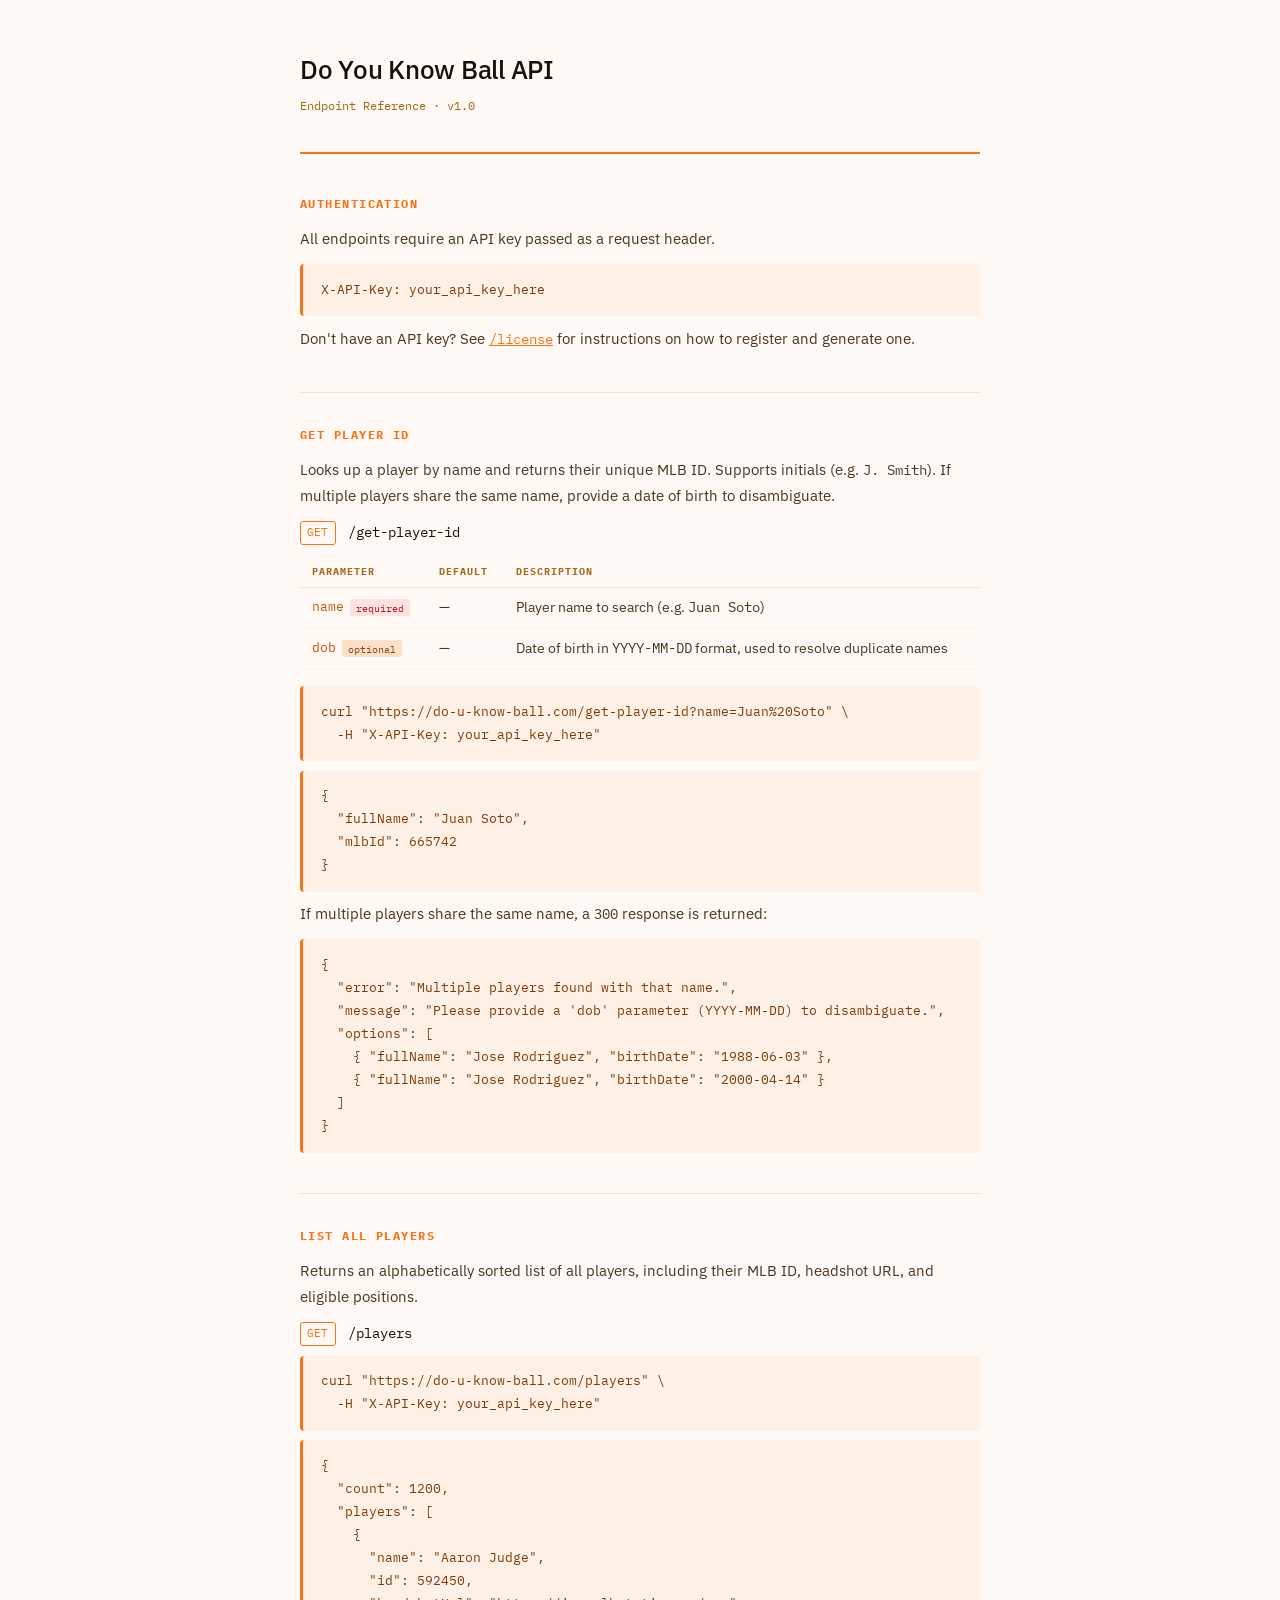
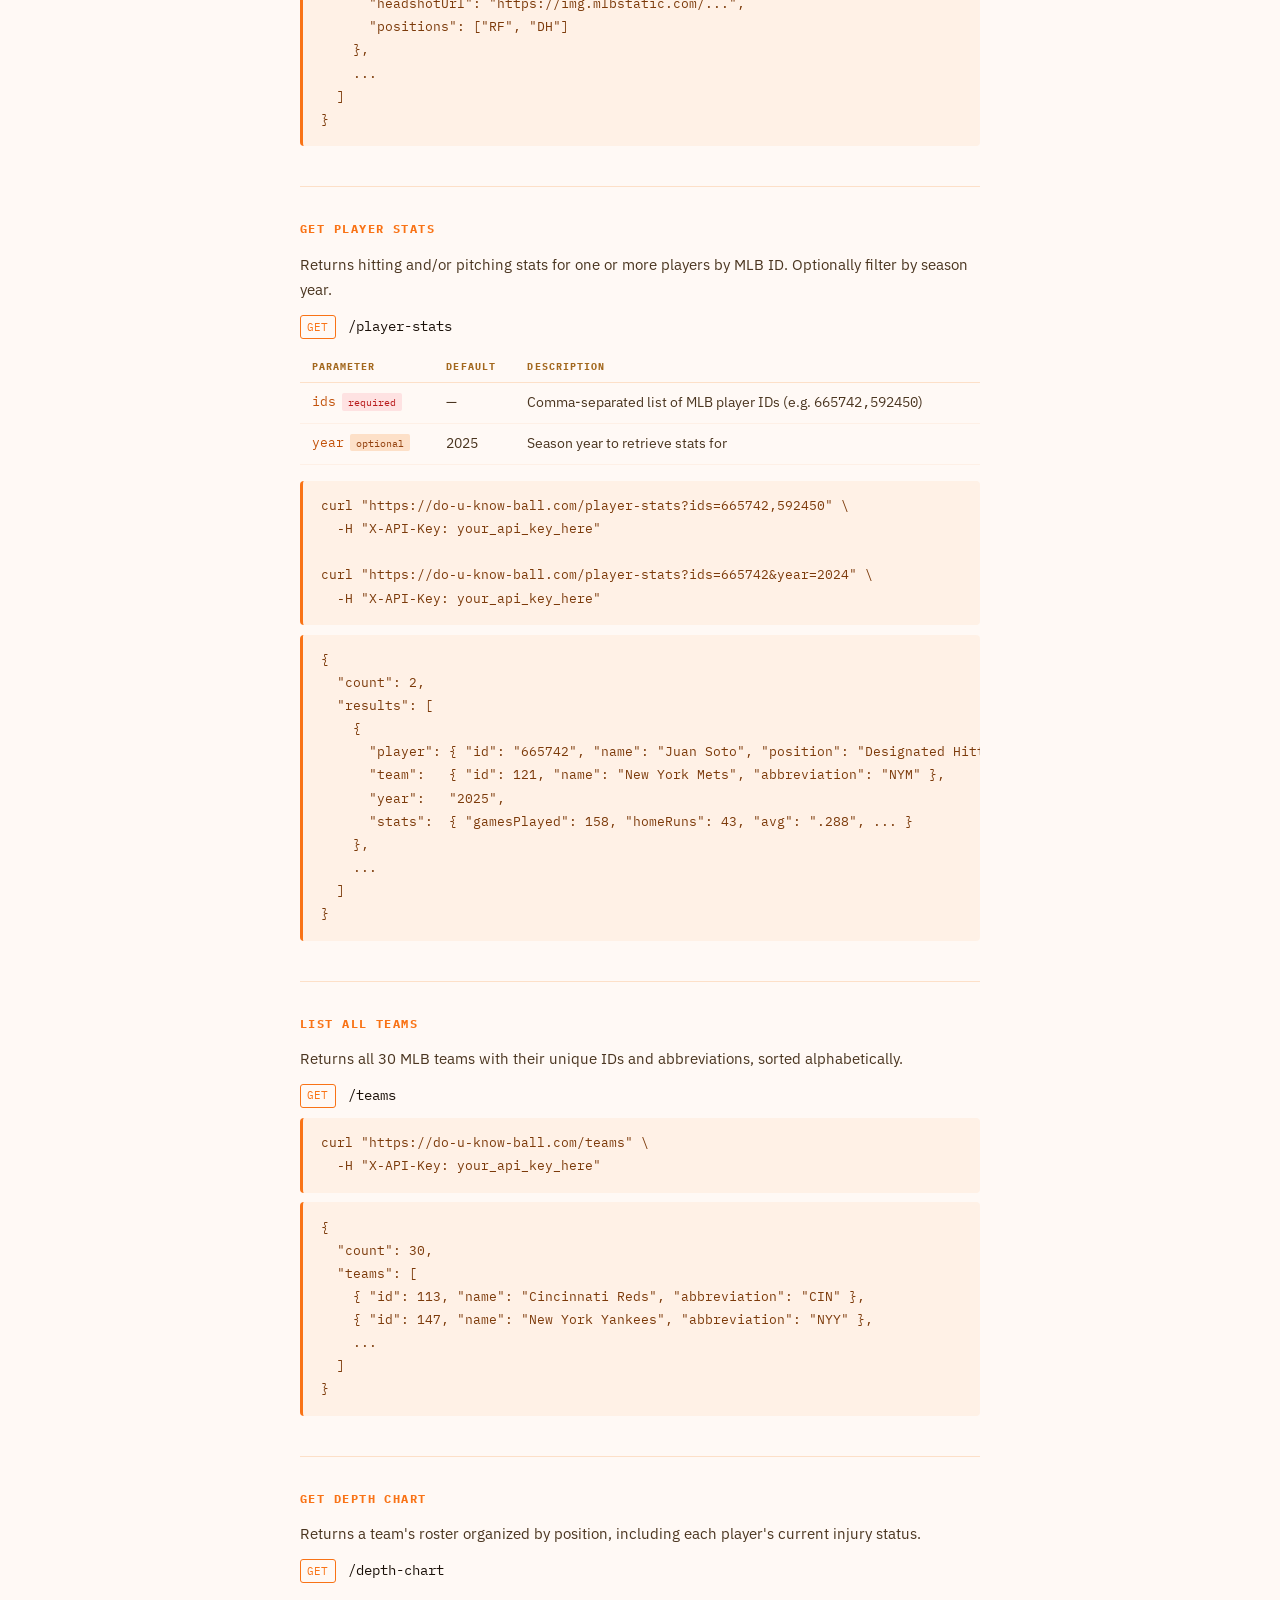
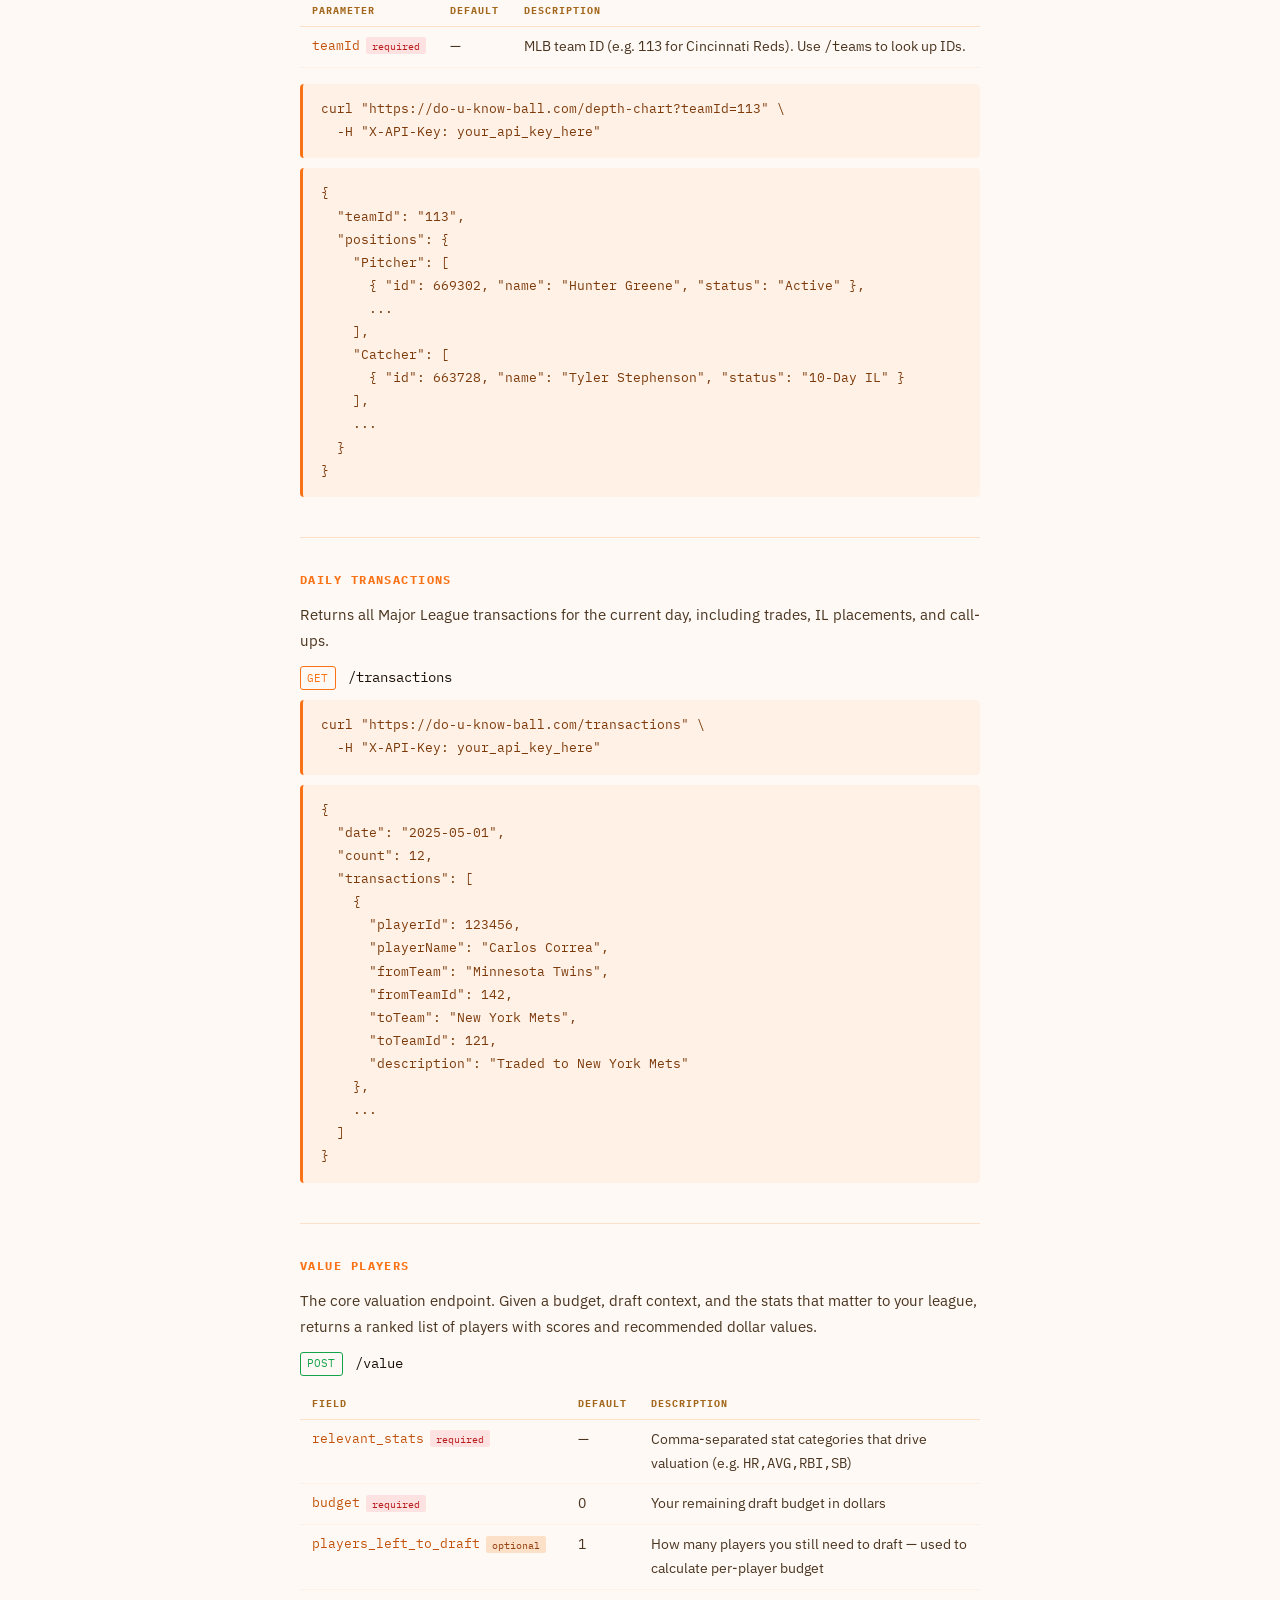
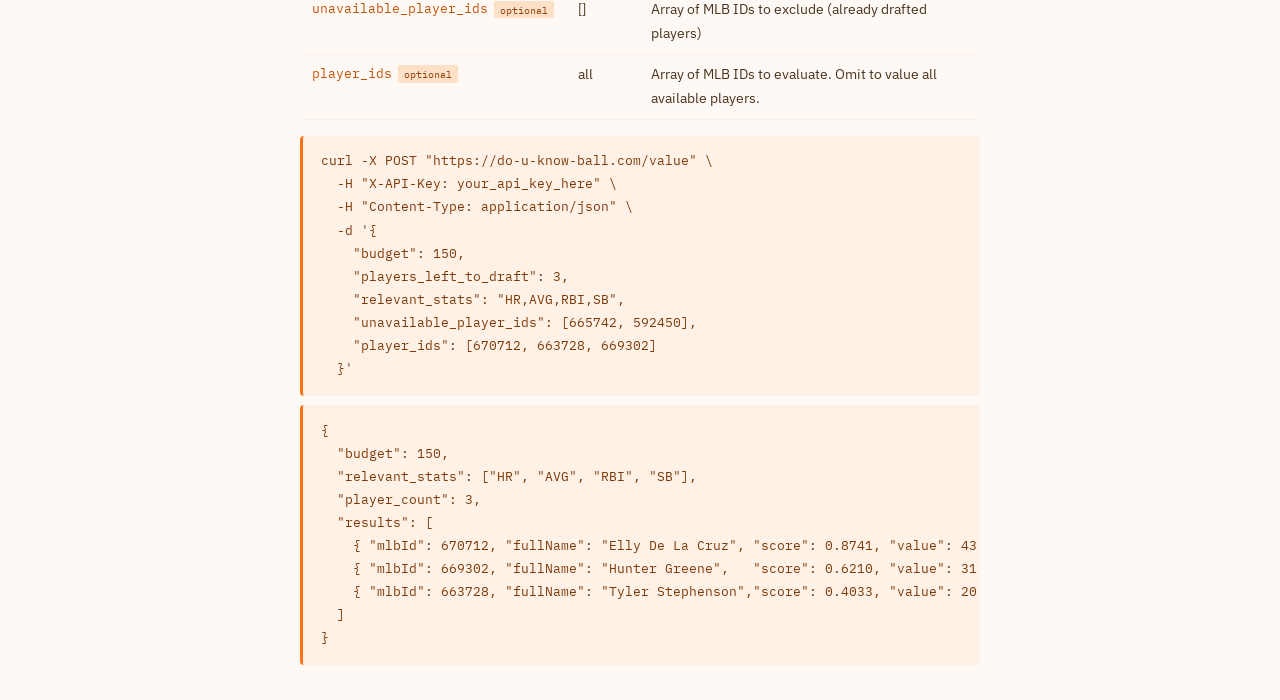
==== templates/index.html @ 1265d8dc "refactored styles" ====
<!-- Generated by Claude-->
<!DOCTYPE html>
<html lang="en">
<head>
  <meta charset="UTF-8" />
  <meta name="viewport" content="width=device-width, initial-scale=1.0"/>
  <title>Do You Know Ball API</title>
  <link href="https://fonts.googleapis.com/css2?family=IBM+Plex+Mono:wght@400;500&family=IBM+Plex+Sans:wght@300;400;500&display=swap" rel="stylesheet"/>
  <link rel="icon" type="image/png" href="/static/dukb_pic.png">
  <link rel="stylesheet" href="/static/style.css" />
</head>
<body>
<div class="wrap">

  <header>
    <h1>Do You Know Ball API</h1>
    <p>Endpoint Reference · v1.0</p>
  </header>

  <!-- Auth -->
  <section>
    <h2>Authentication</h2>
    <p>All endpoints require an API key passed as a request header.</p>
    <pre><code>X-API-Key: your_api_key_here</code></pre>
    <p>Don't have an API key? See <a href="/license" style="color:#f97316;text-decoration:underline;font-family:'IBM Plex Mono',monospace;font-size:0.88rem">/license</a> for instructions on how to register and generate one.</p>
  </section>

  <hr/>

  <!-- /get-player-id -->
  <section>
    <h2>Get Player ID</h2>
    <p>Looks up a player by name and returns their unique MLB ID. Supports initials (e.g. <code>J. Smith</code>). If multiple players share the same name, provide a date of birth to disambiguate.</p>
    <div class="endpoint"><span class="method get">GET</span><span class="path">/get-player-id</span></div>

    <table>
      <thead><tr><th>Parameter</th><th>Default</th><th>Description</th></tr></thead>
      <tbody>
        <tr>
          <td>name<span class="tag required">required</span></td>
          <td>—</td>
          <td>Player name to search (e.g. <code>Juan Soto</code>)</td>
        </tr>
        <tr>
          <td>dob<span class="tag optional">optional</span></td>
          <td>—</td>
          <td>Date of birth in <code>YYYY-MM-DD</code> format, used to resolve duplicate names</td>
        </tr>
      </tbody>
    </table>

    <pre><code>curl "https://do-u-know-ball.com/get-player-id?name=Juan%20Soto" \
  -H "X-API-Key: your_api_key_here"</code></pre>

    <pre><code>{
  "fullName": "Juan Soto",
  "mlbId": 665742
}</code></pre>

    <p>If multiple players share the same name, a <code>300</code> response is returned:</p>
    <pre><code>{
  "error": "Multiple players found with that name.",
  "message": "Please provide a 'dob' parameter (YYYY-MM-DD) to disambiguate.",
  "options": [
    { "fullName": "Jose Rodriguez", "birthDate": "1988-06-03" },
    { "fullName": "Jose Rodriguez", "birthDate": "2000-04-14" }
  ]
}</code></pre>
  </section>

  <hr/>

  <!-- /players -->
  <section>
    <h2>List All Players</h2>
    <p>Returns an alphabetically sorted list of all players, including their MLB ID, headshot URL, and eligible positions.</p>
    <div class="endpoint"><span class="method get">GET</span><span class="path">/players</span></div>

    <pre><code>curl "https://do-u-know-ball.com/players" \
  -H "X-API-Key: your_api_key_here"</code></pre>

    <pre><code>{
  "count": 1200,
  "players": [
    {
      "name": "Aaron Judge",
      "id": 592450,
      "headshotUrl": "https://img.mlbstatic.com/...",
      "positions": ["RF", "DH"]
    },
    ...
  ]
}</code></pre>
  </section>

  <hr/>

  <!-- /player-stats -->
  <section>
    <h2>Get Player Stats</h2>
    <p>Returns hitting and/or pitching stats for one or more players by MLB ID. Optionally filter by season year.</p>
    <div class="endpoint"><span class="method get">GET</span><span class="path">/player-stats</span></div>

    <table>
      <thead><tr><th>Parameter</th><th>Default</th><th>Description</th></tr></thead>
      <tbody>
        <tr>
          <td>ids<span class="tag required">required</span></td>
          <td>—</td>
          <td>Comma-separated list of MLB player IDs (e.g. <code>665742,592450</code>)</td>
        </tr>
        <tr>
          <td>year<span class="tag optional">optional</span></td>
          <td>2025</td>
          <td>Season year to retrieve stats for</td>
        </tr>
      </tbody>
    </table>

    <pre><code>curl "https://do-u-know-ball.com/player-stats?ids=665742,592450" \
  -H "X-API-Key: your_api_key_here"

curl "https://do-u-know-ball.com/player-stats?ids=665742&year=2024" \
  -H "X-API-Key: your_api_key_here"</code></pre>

    <pre><code>{
  "count": 2,
  "results": [
    {
      "player": { "id": "665742", "name": "Juan Soto", "position": "Designated Hitter" },
      "team":   { "id": 121, "name": "New York Mets", "abbreviation": "NYM" },
      "year":   "2025",
      "stats":  { "gamesPlayed": 158, "homeRuns": 43, "avg": ".288", ... }
    },
    ...
  ]
}</code></pre>
  </section>

  <hr/>

  <!-- /teams -->
  <section>
    <h2>List All Teams</h2>
    <p>Returns all 30 MLB teams with their unique IDs and abbreviations, sorted alphabetically.</p>
    <div class="endpoint"><span class="method get">GET</span><span class="path">/teams</span></div>

    <pre><code>curl "https://do-u-know-ball.com/teams" \
  -H "X-API-Key: your_api_key_here"</code></pre>

    <pre><code>{
  "count": 30,
  "teams": [
    { "id": 113, "name": "Cincinnati Reds", "abbreviation": "CIN" },
    { "id": 147, "name": "New York Yankees", "abbreviation": "NYY" },
    ...
  ]
}</code></pre>
  </section>

  <hr/>

  <!-- /depth-chart -->
  <section>
    <h2>Get Depth Chart</h2>
    <p>Returns a team's roster organized by position, including each player's current injury status.</p>
    <div class="endpoint"><span class="method get">GET</span><span class="path">/depth-chart</span></div>

    <table>
      <thead><tr><th>Parameter</th><th>Default</th><th>Description</th></tr></thead>
      <tbody>
        <tr>
          <td>teamId<span class="tag required">required</span></td>
          <td>—</td>
          <td>MLB team ID (e.g. <code>113</code> for Cincinnati Reds). Use <code>/teams</code> to look up IDs.</td>
        </tr>
      </tbody>
    </table>

    <pre><code>curl "https://do-u-know-ball.com/depth-chart?teamId=113" \
  -H "X-API-Key: your_api_key_here"</code></pre>

    <pre><code>{
  "teamId": "113",
  "positions": {
    "Pitcher": [
      { "id": 669302, "name": "Hunter Greene", "status": "Active" },
      ...
    ],
    "Catcher": [
      { "id": 663728, "name": "Tyler Stephenson", "status": "10-Day IL" }
    ],
    ...
  }
}</code></pre>
  </section>

  <hr/>

  <!-- /transactions -->
  <section>
    <h2>Daily Transactions</h2>
    <p>Returns all Major League transactions for the current day, including trades, IL placements, and call-ups.</p>
    <div class="endpoint"><span class="method get">GET</span><span class="path">/transactions</span></div>

    <pre><code>curl "https://do-u-know-ball.com/transactions" \
  -H "X-API-Key: your_api_key_here"</code></pre>

    <pre><code>{
  "date": "2025-05-01",
  "count": 12,
  "transactions": [
    {
      "playerId": 123456,
      "playerName": "Carlos Correa",
      "fromTeam": "Minnesota Twins",
      "fromTeamId": 142,
      "toTeam": "New York Mets",
      "toTeamId": 121,
      "description": "Traded to New York Mets"
    },
    ...
  ]
}</code></pre>
  </section>

  <hr/>

  <!-- /value -->
  <section>
    <h2>Value Players</h2>
    <p>The core valuation endpoint. Given a budget, draft context, and the stats that matter to your league, returns a ranked list of players with scores and recommended dollar values.</p>
    <div class="endpoint"><span class="method post">POST</span><span class="path">/value</span></div>

    <table>
      <thead><tr><th>Field</th><th>Default</th><th>Description</th></tr></thead>
      <tbody>
        <tr>
          <td>relevant_stats<span class="tag required">required</span></td>
          <td>—</td>
          <td>Comma-separated stat categories that drive valuation (e.g. <code>HR,AVG,RBI,SB</code>)</td>
        </tr>
        <tr>
          <td>budget<span class="tag required">required</span></td>
          <td>0</td>
          <td>Your remaining draft budget in dollars</td>
        </tr>
        <tr>
          <td>players_left_to_draft<span class="tag optional">optional</span></td>
          <td>1</td>
          <td>How many players you still need to draft — used to calculate per-player budget</td>
        </tr>
        <tr>
          <td>unavailable_player_ids<span class="tag optional">optional</span></td>
          <td>[]</td>
          <td>Array of MLB IDs to exclude (already drafted players)</td>
        </tr>
        <tr>
          <td>player_ids<span class="tag optional">optional</span></td>
          <td>all</td>
          <td>Array of MLB IDs to evaluate. Omit to value all available players.</td>
        </tr>
      </tbody>
    </table>

    <pre><code>curl -X POST "https://do-u-know-ball.com/value" \
  -H "X-API-Key: your_api_key_here" \
  -H "Content-Type: application/json" \
  -d '{
    "budget": 150,
    "players_left_to_draft": 3,
    "relevant_stats": "HR,AVG,RBI,SB",
    "unavailable_player_ids": [665742, 592450],
    "player_ids": [670712, 663728, 669302]
  }'</code></pre>

    <pre><code>{
  "budget": 150,
  "relevant_stats": ["HR", "AVG", "RBI", "SB"],
  "player_count": 3,
  "results": [
    { "mlbId": 670712, "fullName": "Elly De La Cruz", "score": 0.8741, "value": 43 },
    { "mlbId": 669302, "fullName": "Hunter Greene",   "score": 0.6210, "value": 31 },
    { "mlbId": 663728, "fullName": "Tyler Stephenson","score": 0.4033, "value": 20 }
  ]
}</code></pre>
  </section>

</div>
</body>
</html>
---- static/style.css ----
* { box-sizing: border-box; margin: 0; padding: 0; }

body {
  background: #fff9f5;
  color: #1a1008;
  font-family: 'IBM Plex Sans', sans-serif;
  font-weight: 400;
  line-height: 1.7;
  padding: 3rem 1.5rem 5rem;
}

.wrap {
  max-width: 680px;
  margin: 0 auto;
}

/* --- Typography --- */
header {
  border-bottom: 2px solid #f97316;
  padding-bottom: 1.5rem;
  margin-bottom: 2.5rem;
}

header h1 {
  font-size: 1.6rem;
  font-weight: 500;
  letter-spacing: -0.01em;
  margin-bottom: 0.25rem;
}

header p {
  font-family: 'IBM Plex Mono', monospace;
  font-size: 0.75rem;
  color: #a3681e;
}

section {
  margin-bottom: 2.5rem;
}

h2 {
  font-size: 0.75rem;
  font-family: 'IBM Plex Mono', monospace;
  text-transform: uppercase;
  letter-spacing: 0.12em;
  color: #f97316;
  margin-bottom: 0.75rem;
}

p {
  font-size: 0.95rem;
  color: #4a3520;
  margin-bottom: 0.75rem;
}

code {
  font-family: 'IBM Plex Mono', monospace;
  font-size: 0.85rem;
}

a {
  color: #f97316;
  text-decoration: underline;
  font-family: 'IBM Plex Mono', monospace;
  font-size: 0.88rem;
}

/* --- Endpoints & Methods --- */
.endpoint {
  display: flex;
  align-items: center;
  gap: 0.75rem;
  margin: 0.6rem 0;
}

.method {
  font-family: 'IBM Plex Mono', monospace;
  font-size: 0.7rem;
  border: 1px solid;
  padding: 0.1rem 0.4rem;
  border-radius: 3px;
  flex-shrink: 0;
}

/* Default/Global Method Color */
.method { color: #f97316; border-color: #f97316; }

/* Specific Method Colors */
.method.get  { color: #f97316; border-color: #f97316; }
.method.post { color: #16a34a; border-color: #16a34a; }

.path {
  font-family: 'IBM Plex Mono', monospace;
  font-size: 0.88rem;
  color: #1a1008;
}

/* --- Code Blocks --- */
pre {
  background: #fff1e6;
  border-left: 3px solid #f97316;
  padding: 0.9rem 1.1rem;
  margin: 0.6rem 0;
  border-radius: 4px;
  overflow-x: auto;
}

pre code {
  font-family: 'IBM Plex Mono', monospace;
  font-size: 0.82rem;
  color: #7c3a0a;
}

/* --- Tables --- */
table {
  width: 100%;
  border-collapse: collapse;
  margin: 0.75rem 0 1rem;
  font-size: 0.88rem;
}

th {
  font-family: 'IBM Plex Mono', monospace;
  font-size: 0.65rem;
  text-transform: uppercase;
  letter-spacing: 0.1em;
  color: #a3681e;
  text-align: left;
  padding: 0.4rem 0.75rem;
  border-bottom: 1px solid #fde0c8;
}

td {
  padding: 0.5rem 0.75rem;
  border-bottom: 1px solid #fef0e6;
  color: #4a3520;
  vertical-align: top;
}

td:first-child {
  font-family: 'IBM Plex Mono', monospace;
  font-size: 0.8rem;
  color: #c2520a;
  white-space: nowrap;
}

/* --- Tags --- */
.tag {
  font-family: 'IBM Plex Mono', monospace;
  font-size: 0.65rem;
  padding: 0.1rem 0.35rem;
  border-radius: 2px;
  margin-left: 0.4rem;
}

.tag.required { background: #fee2e2; color: #b91c1c; }
.tag.optional { background: #fde0c8; color: #92400e; }

/* --- Miscellaneous --- */
hr {
  border: none;
  border-top: 1px solid #fde0c8;
  margin: 2rem 0;
}

.billing-box {
  margin: 1rem 0; 
  padding: 1rem; 
  background: #fff; 
  border: 1px solid #fde0c8; 
  border-radius: 4px;
}
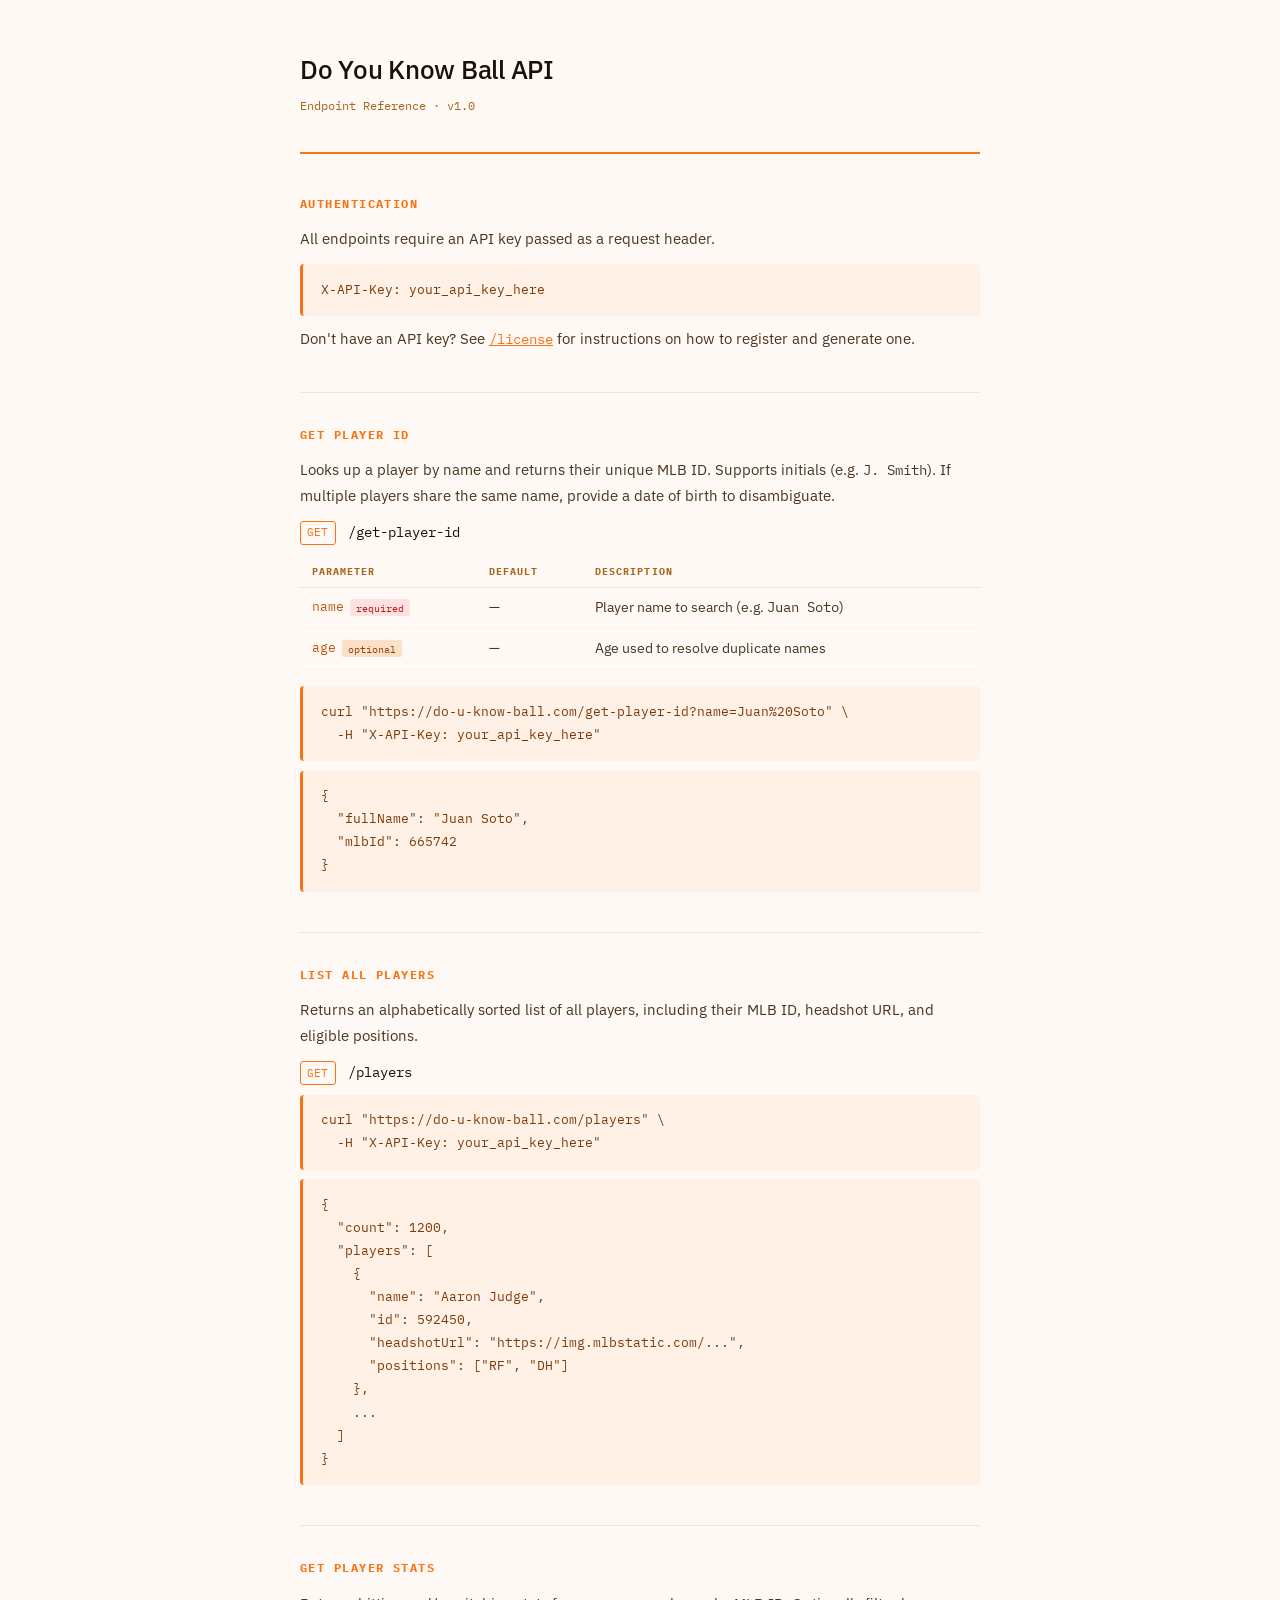
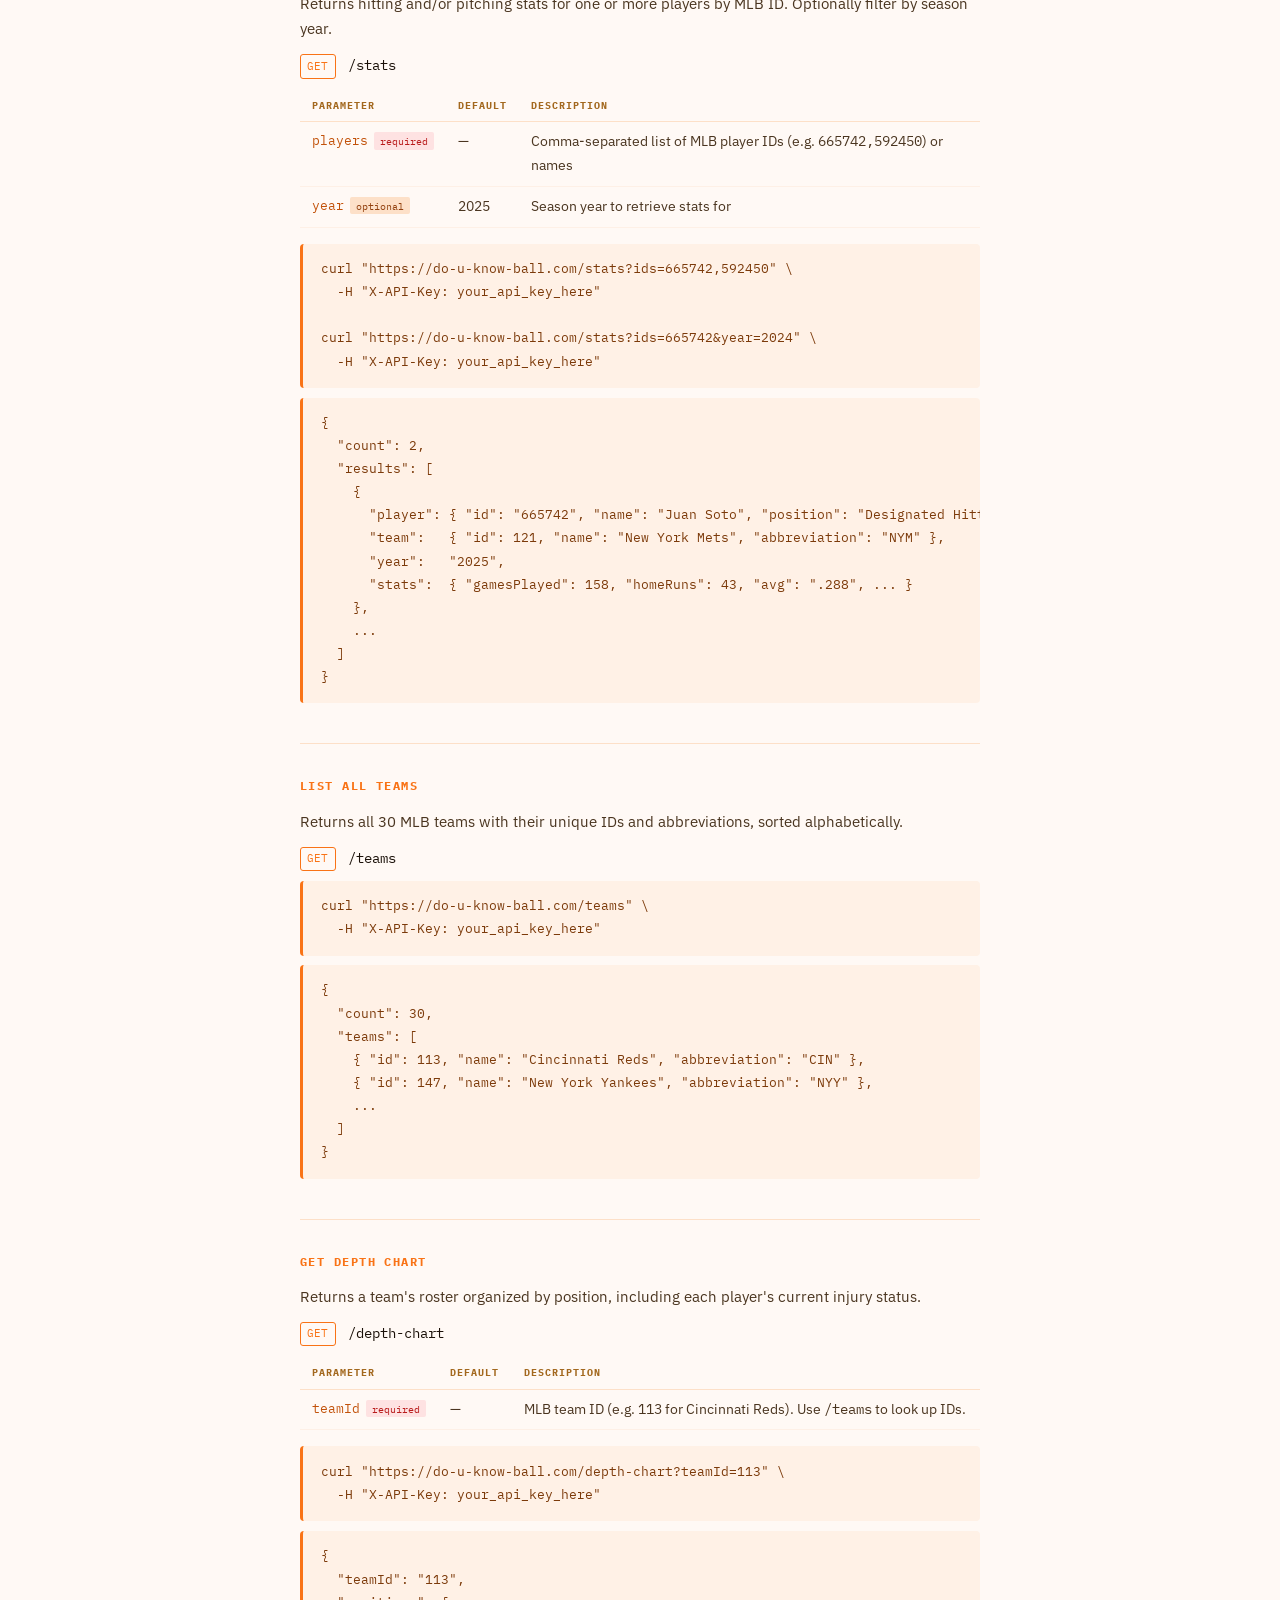
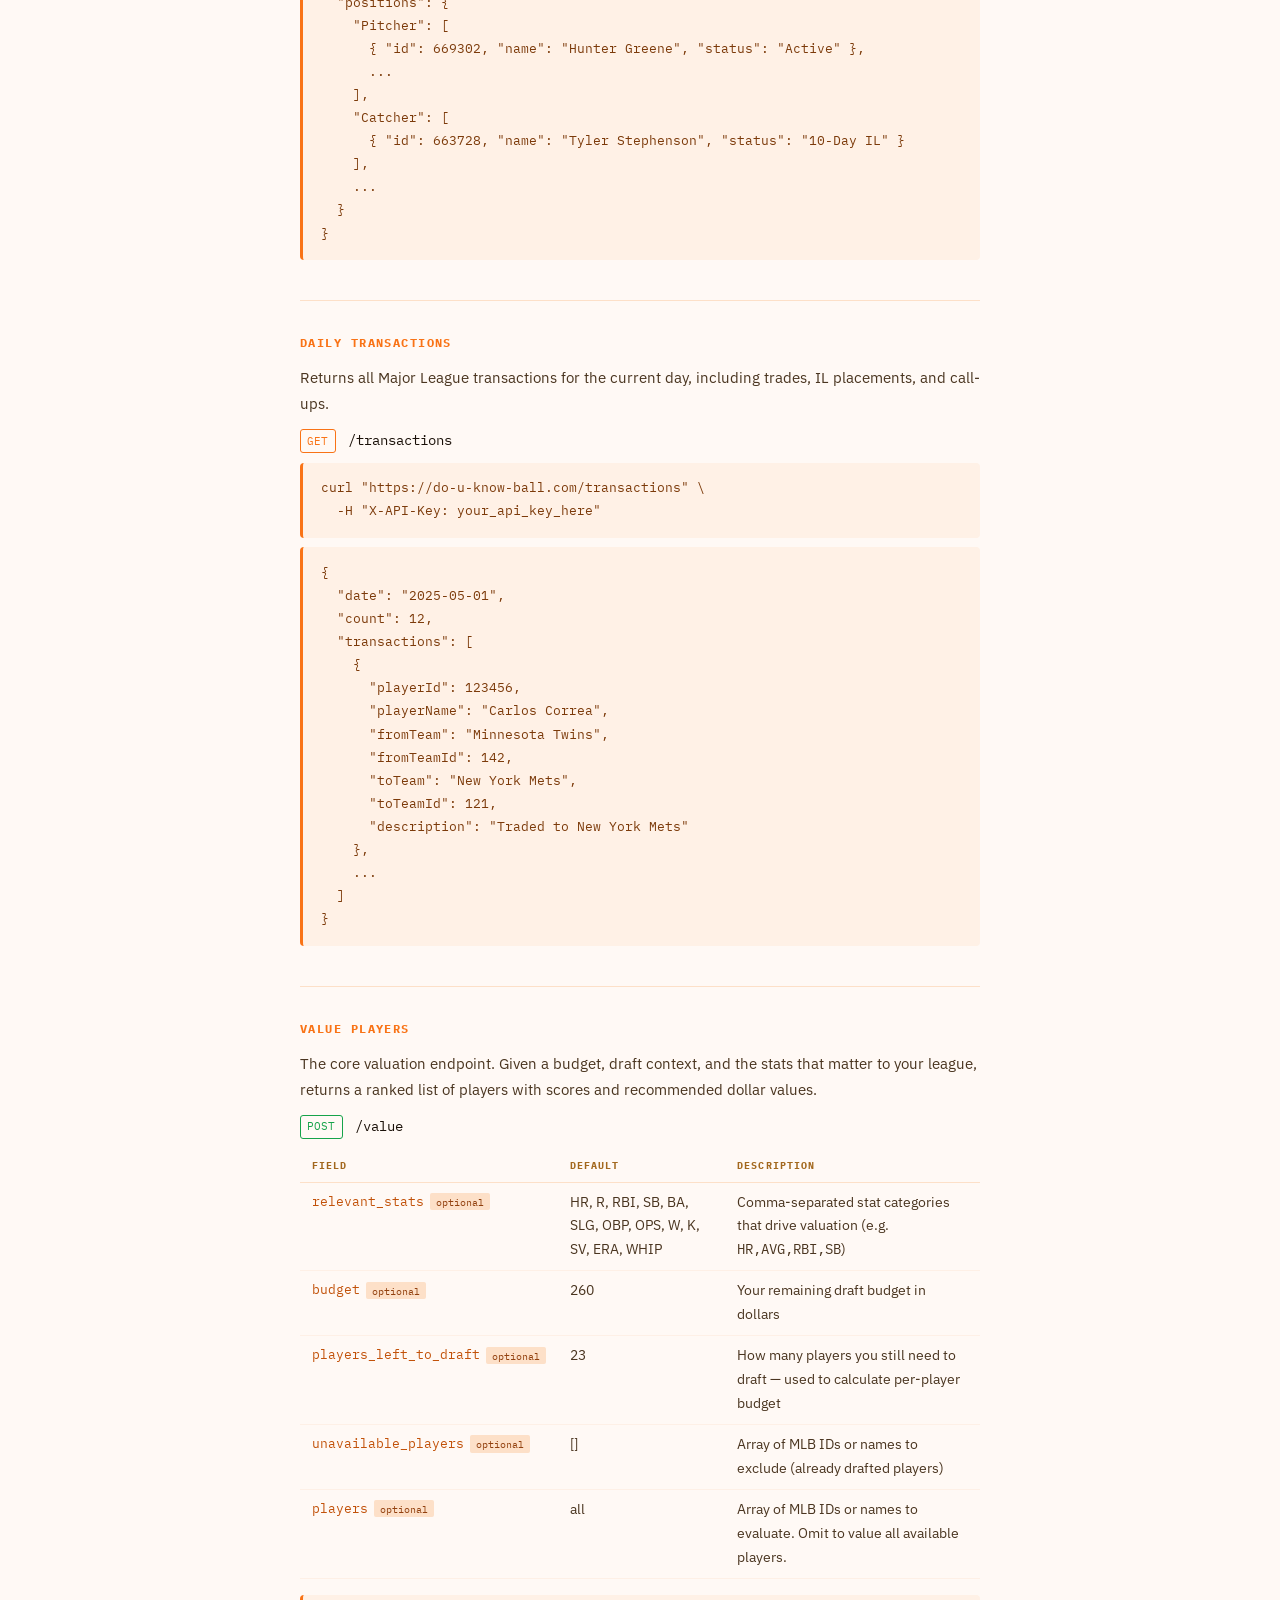
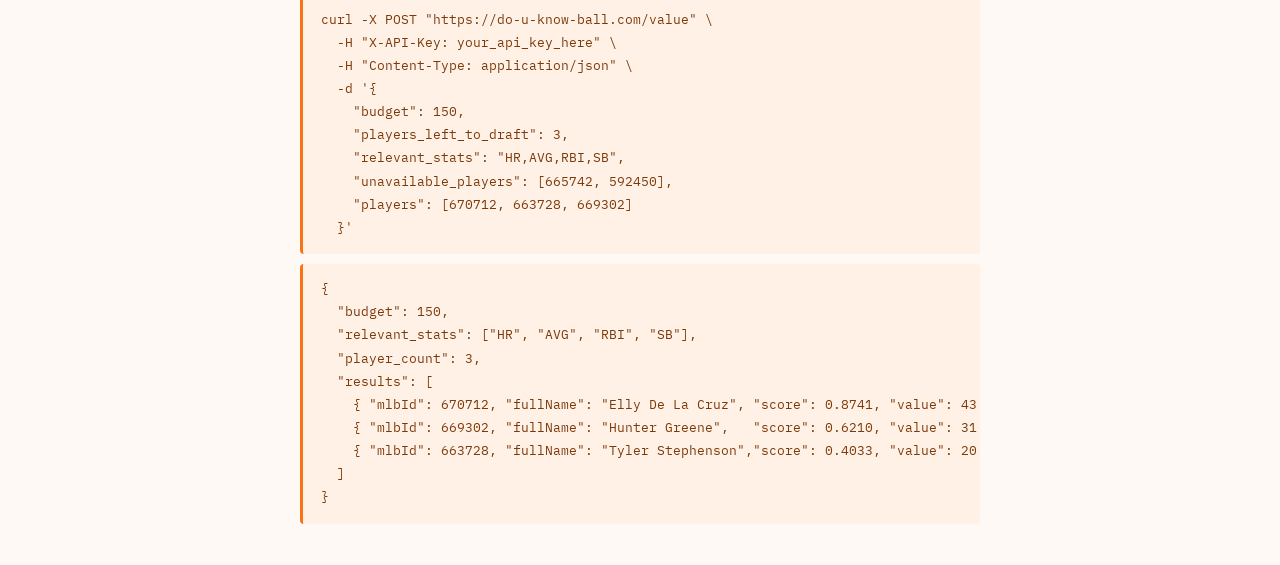
==== commit 52334042: "Allowed player names to be swapped for IDs as input" ====
--- a/templates/index.html
+++ b/templates/index.html
@@ -42,9 +42,9 @@
           <td>Player name to search (e.g. <code>Juan Soto</code>)</td>
         </tr>
         <tr>
-          <td>dob<span class="tag optional">optional</span></td>
-          <td>—</td>
-          <td>Date of birth in <code>YYYY-MM-DD</code> format, used to resolve duplicate names</td>
+          <td>age<span class="tag optional">optional</span></td>
+          <td>—</td>
+          <td>Age used to resolve duplicate names</td>
         </tr>
       </tbody>
     </table>
@@ -55,16 +55,6 @@
     <pre><code>{
   "fullName": "Juan Soto",
   "mlbId": 665742
-}</code></pre>
-
-    <p>If multiple players share the same name, a <code>300</code> response is returned:</p>
-    <pre><code>{
-  "error": "Multiple players found with that name.",
-  "message": "Please provide a 'dob' parameter (YYYY-MM-DD) to disambiguate.",
-  "options": [
-    { "fullName": "Jose Rodriguez", "birthDate": "1988-06-03" },
-    { "fullName": "Jose Rodriguez", "birthDate": "2000-04-14" }
-  ]
 }</code></pre>
   </section>
 
@@ -95,19 +85,19 @@
 
   <hr/>
 
-  <!-- /player-stats -->
+  <!-- /stats -->
   <section>
     <h2>Get Player Stats</h2>
     <p>Returns hitting and/or pitching stats for one or more players by MLB ID. Optionally filter by season year.</p>
-    <div class="endpoint"><span class="method get">GET</span><span class="path">/player-stats</span></div>
+    <div class="endpoint"><span class="method get">GET</span><span class="path">/stats</span></div>
 
     <table>
       <thead><tr><th>Parameter</th><th>Default</th><th>Description</th></tr></thead>
       <tbody>
         <tr>
-          <td>ids<span class="tag required">required</span></td>
-          <td>—</td>
-          <td>Comma-separated list of MLB player IDs (e.g. <code>665742,592450</code>)</td>
+          <td>players<span class="tag required">required</span></td>
+          <td>—</td>
+          <td>Comma-separated list of MLB player IDs (e.g. <code>665742,592450</code>) or names</td>
         </tr>
         <tr>
           <td>year<span class="tag optional">optional</span></td>
@@ -117,10 +107,10 @@
       </tbody>
     </table>
 
-    <pre><code>curl "https://do-u-know-ball.com/player-stats?ids=665742,592450" \
+    <pre><code>curl "https://do-u-know-ball.com/stats?ids=665742,592450" \
   -H "X-API-Key: your_api_key_here"
 
-curl "https://do-u-know-ball.com/player-stats?ids=665742&year=2024" \
+curl "https://do-u-know-ball.com/stats?ids=665742&year=2024" \
   -H "X-API-Key: your_api_key_here"</code></pre>
 
     <pre><code>{
@@ -236,29 +226,29 @@
       <thead><tr><th>Field</th><th>Default</th><th>Description</th></tr></thead>
       <tbody>
         <tr>
-          <td>relevant_stats<span class="tag required">required</span></td>
-          <td>—</td>
+          <td>relevant_stats<span class="tag optional">optional</span></td>
+          <td>HR, R, RBI, SB, BA, SLG, OBP, OPS, W, K, SV, ERA, WHIP</td>
           <td>Comma-separated stat categories that drive valuation (e.g. <code>HR,AVG,RBI,SB</code>)</td>
         </tr>
         <tr>
-          <td>budget<span class="tag required">required</span></td>
-          <td>0</td>
+          <td>budget<span class="tag optional">optional</span></td>
+          <td>260</td>
           <td>Your remaining draft budget in dollars</td>
         </tr>
         <tr>
           <td>players_left_to_draft<span class="tag optional">optional</span></td>
-          <td>1</td>
+          <td>23</td>
           <td>How many players you still need to draft — used to calculate per-player budget</td>
         </tr>
         <tr>
-          <td>unavailable_player_ids<span class="tag optional">optional</span></td>
+          <td>unavailable_players<span class="tag optional">optional</span></td>
           <td>[]</td>
-          <td>Array of MLB IDs to exclude (already drafted players)</td>
-        </tr>
-        <tr>
-          <td>player_ids<span class="tag optional">optional</span></td>
+          <td>Array of MLB IDs or names to exclude (already drafted players)</td>
+        </tr>
+        <tr>
+          <td>players<span class="tag optional">optional</span></td>
           <td>all</td>
-          <td>Array of MLB IDs to evaluate. Omit to value all available players.</td>
+          <td>Array of MLB IDs or names to evaluate. Omit to value all available players.</td>
         </tr>
       </tbody>
     </table>
@@ -270,8 +260,8 @@
     "budget": 150,
     "players_left_to_draft": 3,
     "relevant_stats": "HR,AVG,RBI,SB",
-    "unavailable_player_ids": [665742, 592450],
-    "player_ids": [670712, 663728, 669302]
+    "unavailable_players": [665742, 592450],
+    "players": [670712, 663728, 669302]
   }'</code></pre>
 
     <pre><code>{
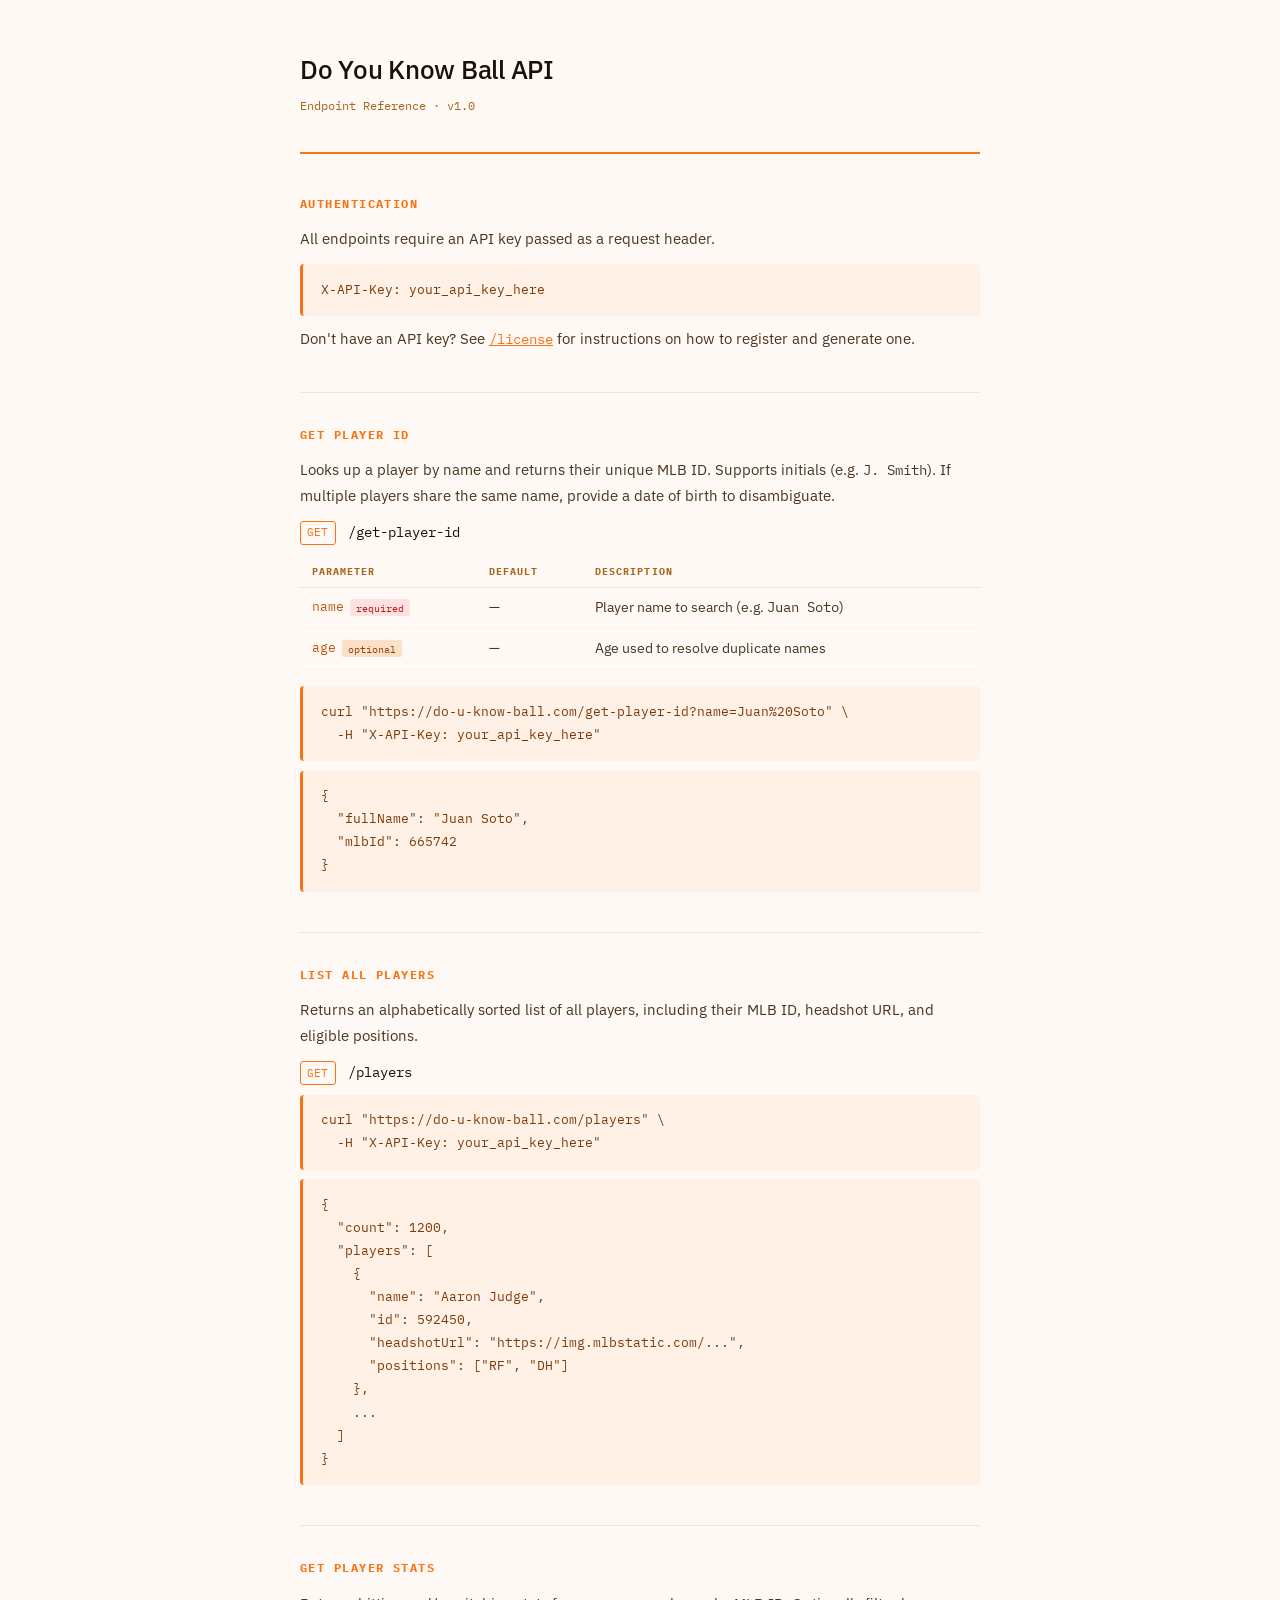
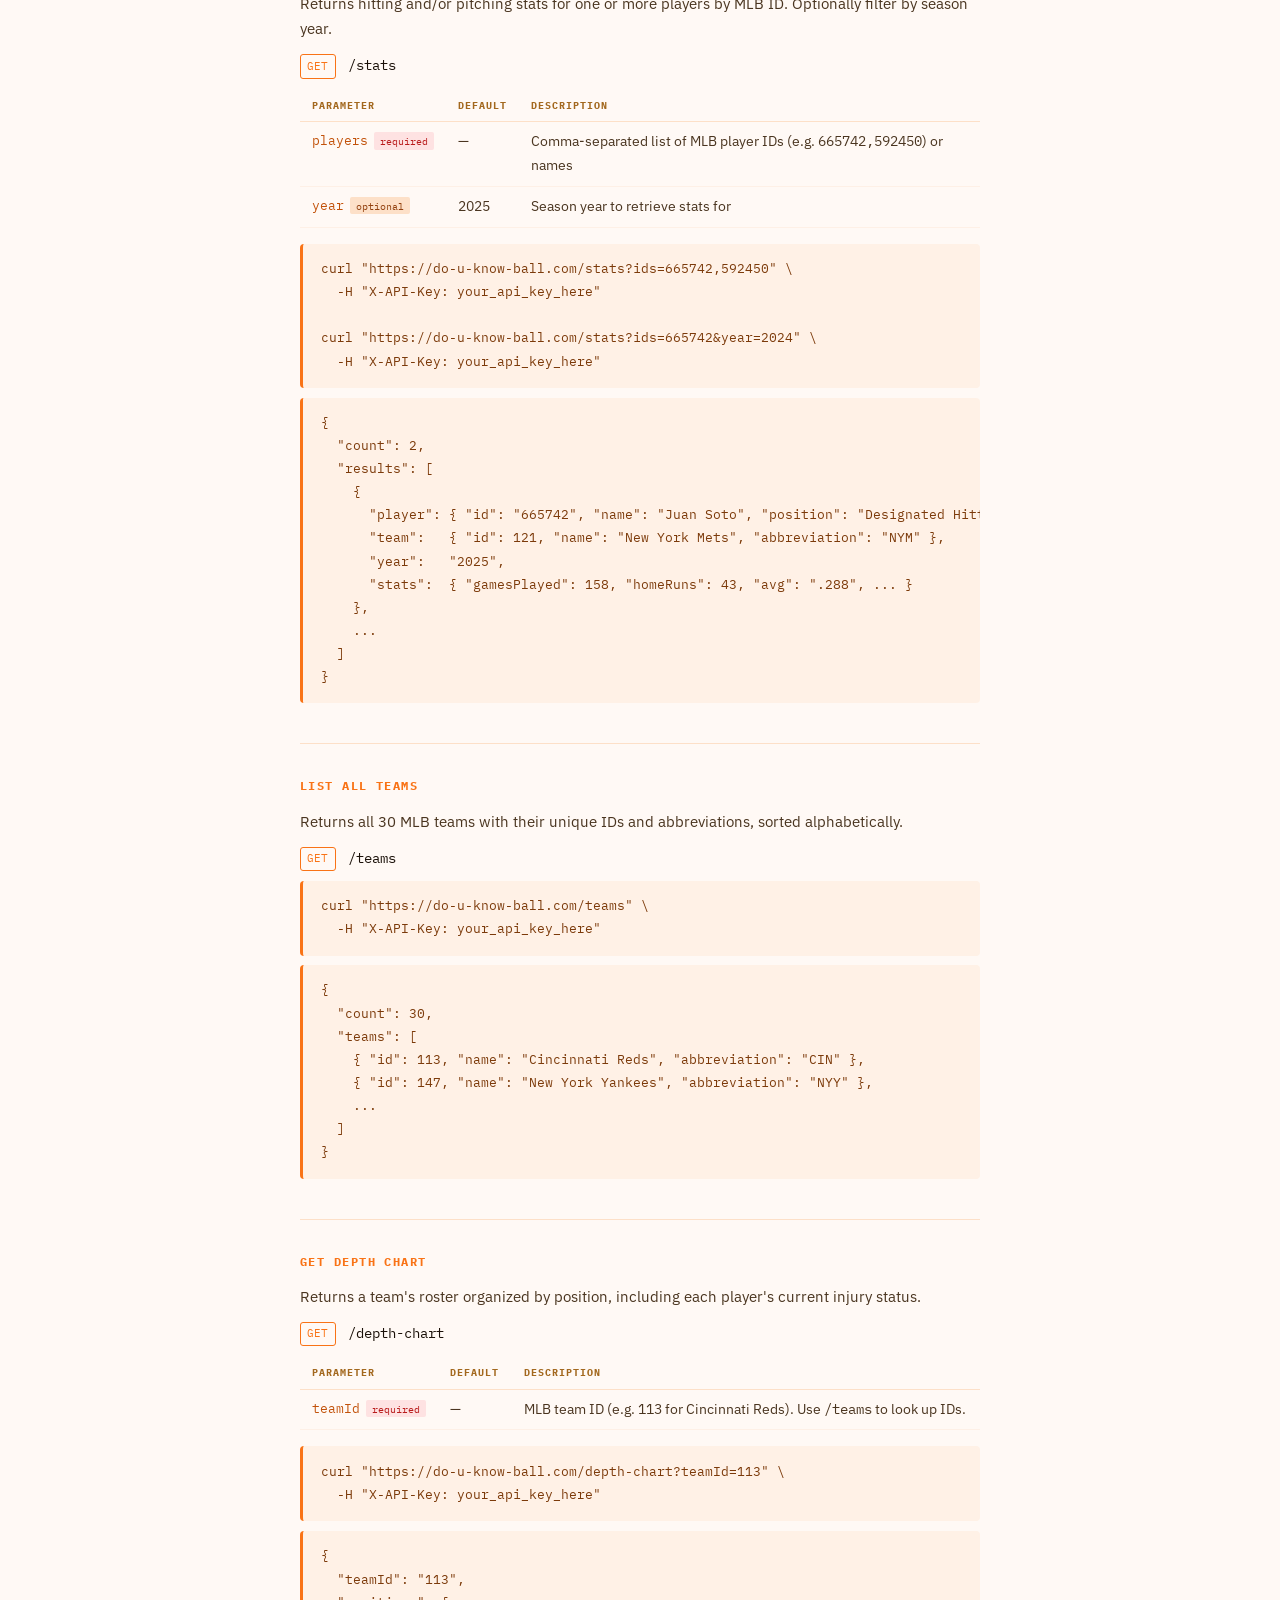
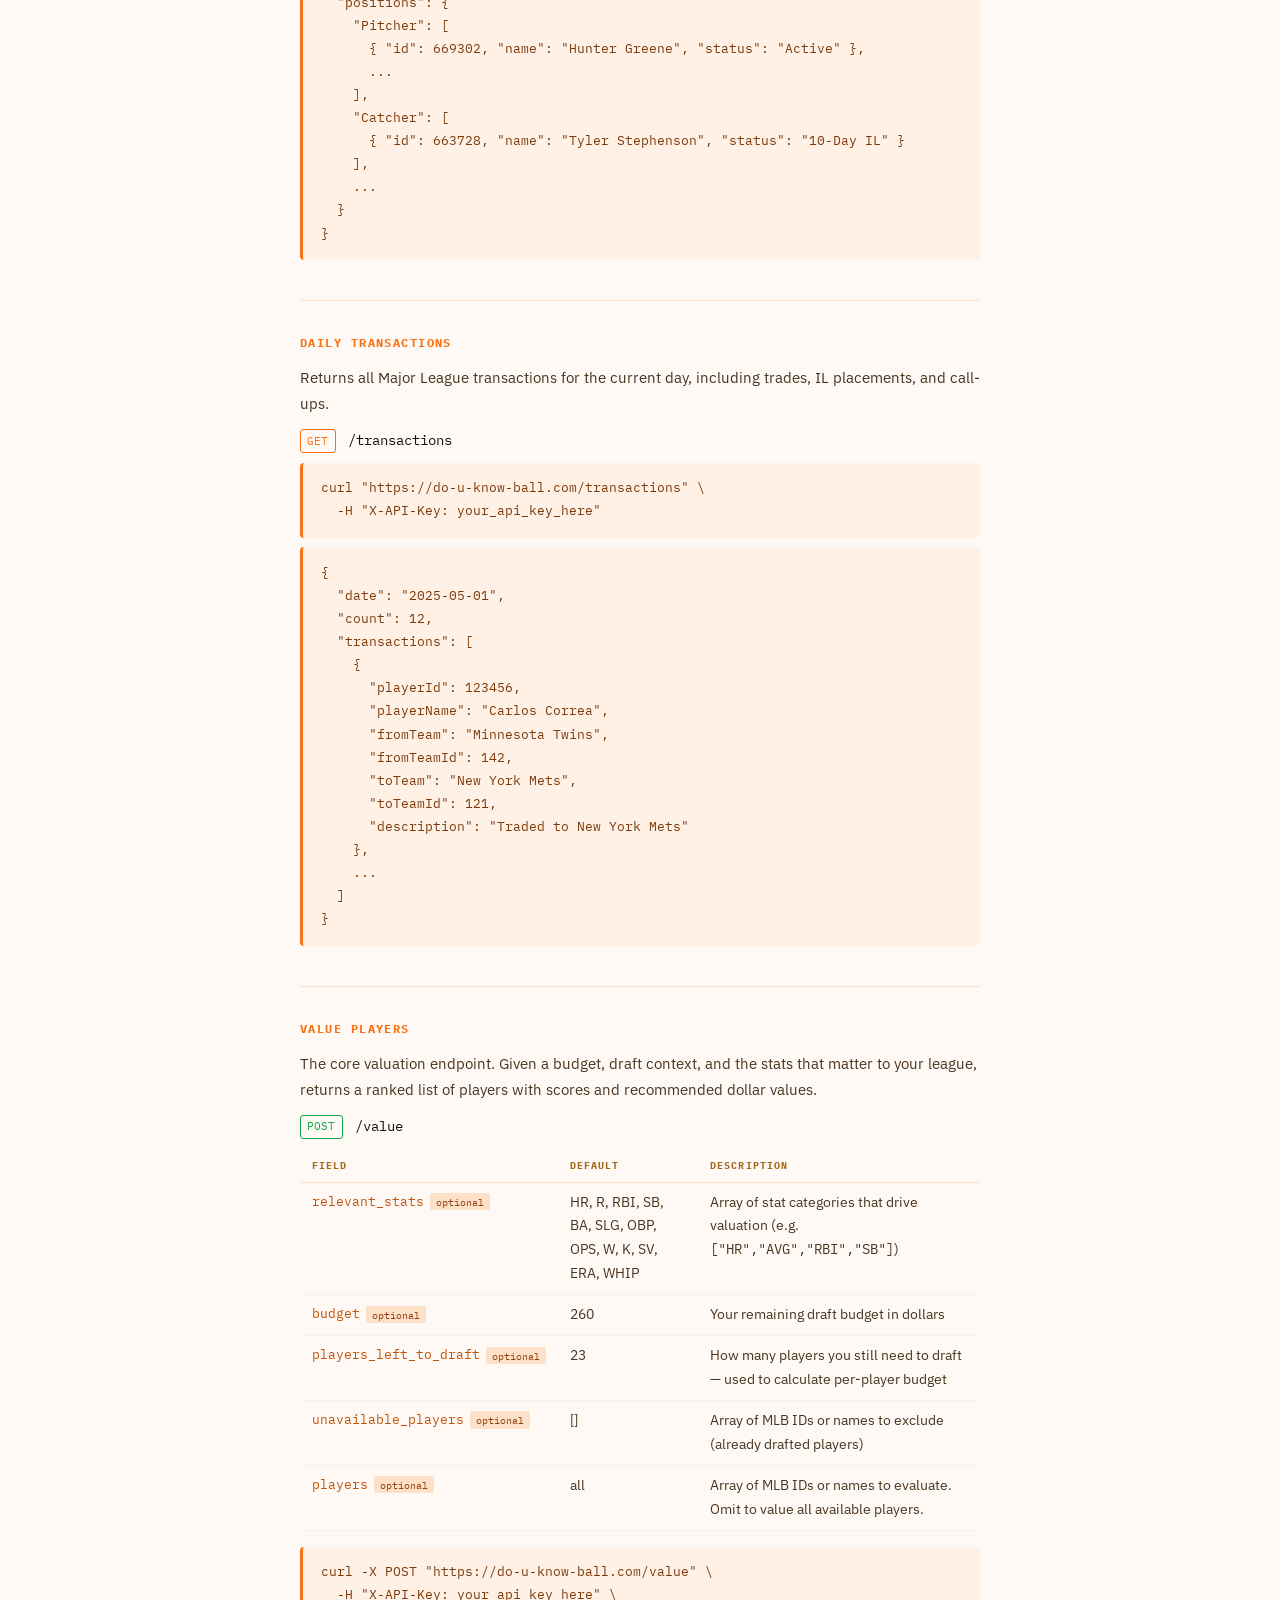
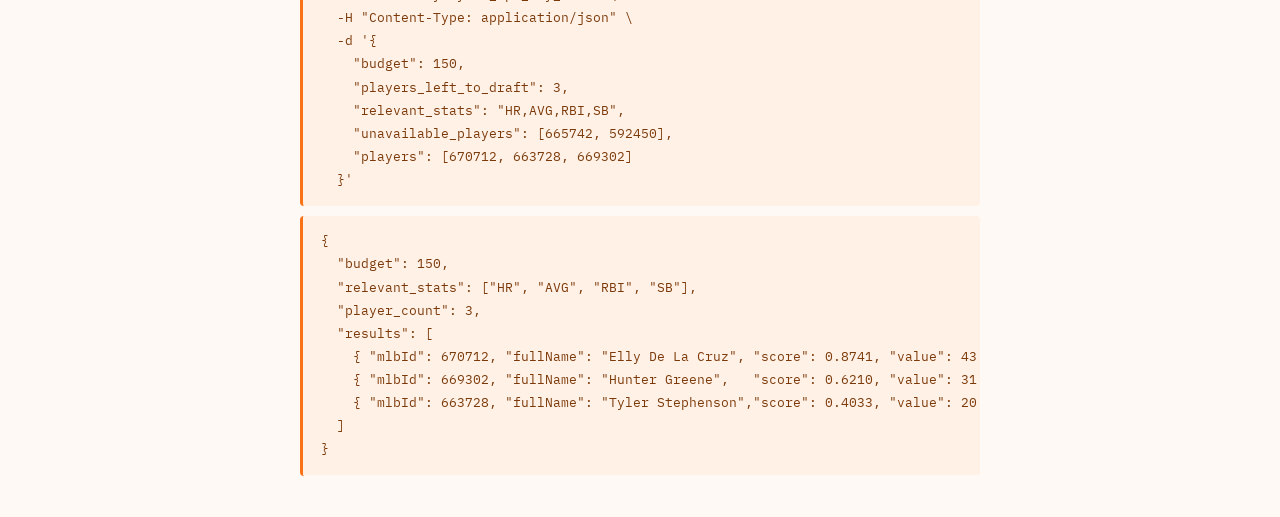
==== commit ed611c98: "update format on index" ====
--- a/templates/index.html
+++ b/templates/index.html
@@ -228,7 +228,7 @@
         <tr>
           <td>relevant_stats<span class="tag optional">optional</span></td>
           <td>HR, R, RBI, SB, BA, SLG, OBP, OPS, W, K, SV, ERA, WHIP</td>
-          <td>Comma-separated stat categories that drive valuation (e.g. <code>HR,AVG,RBI,SB</code>)</td>
+          <td>Array of stat categories that drive valuation (e.g. <code>["HR","AVG","RBI","SB"]</code>)</td>
         </tr>
         <tr>
           <td>budget<span class="tag optional">optional</span></td>
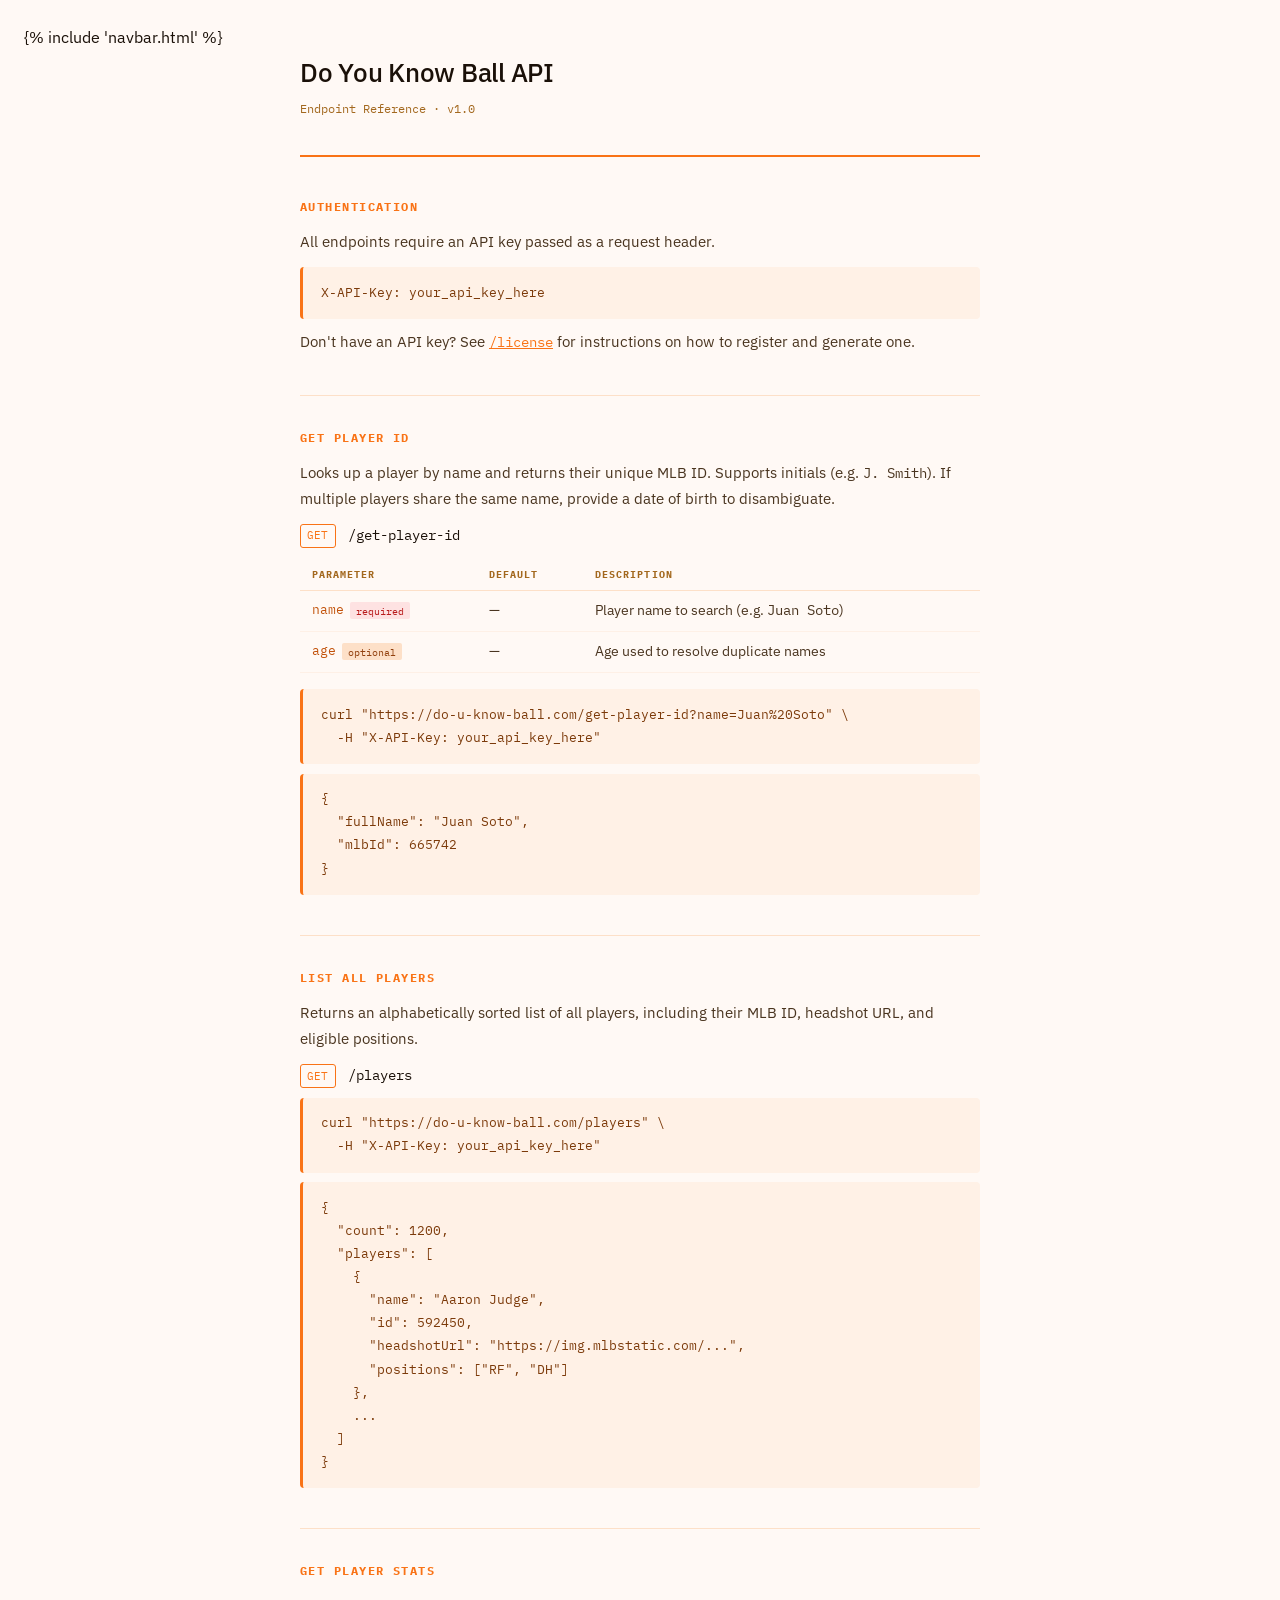
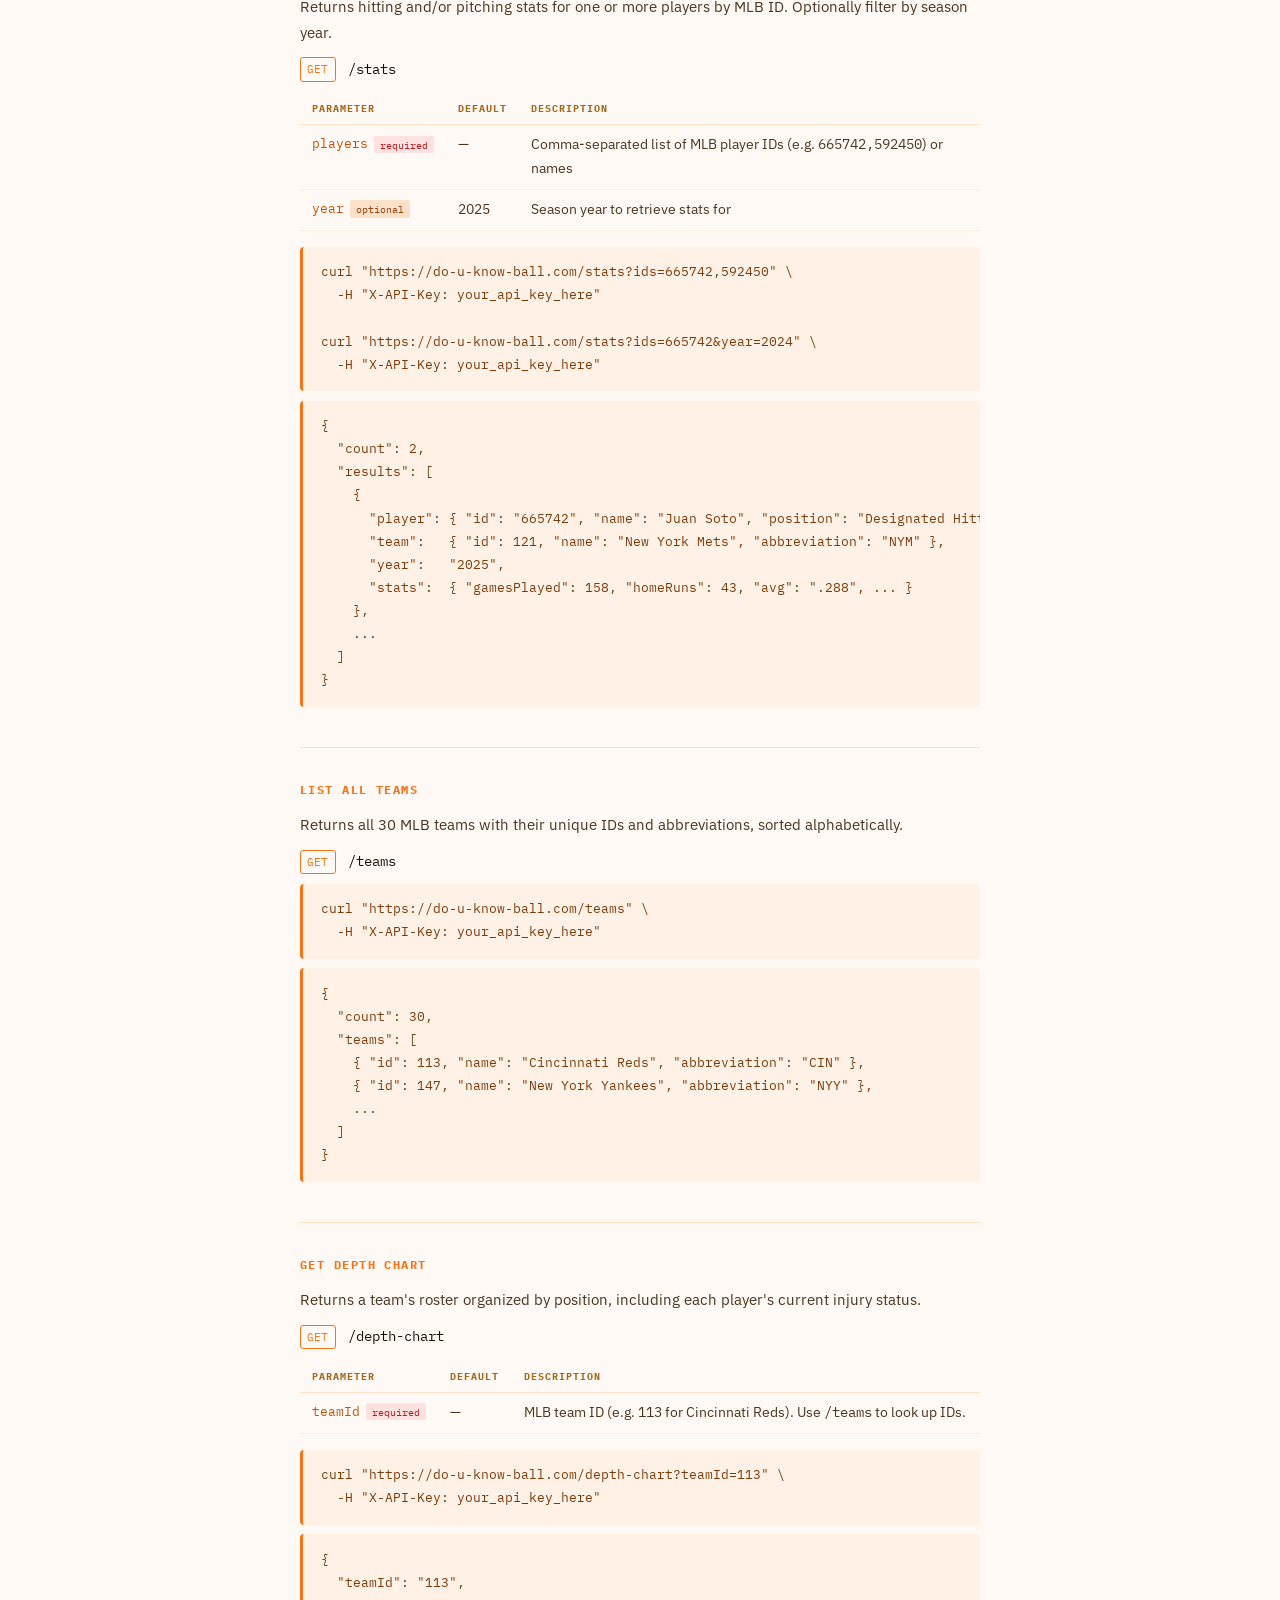
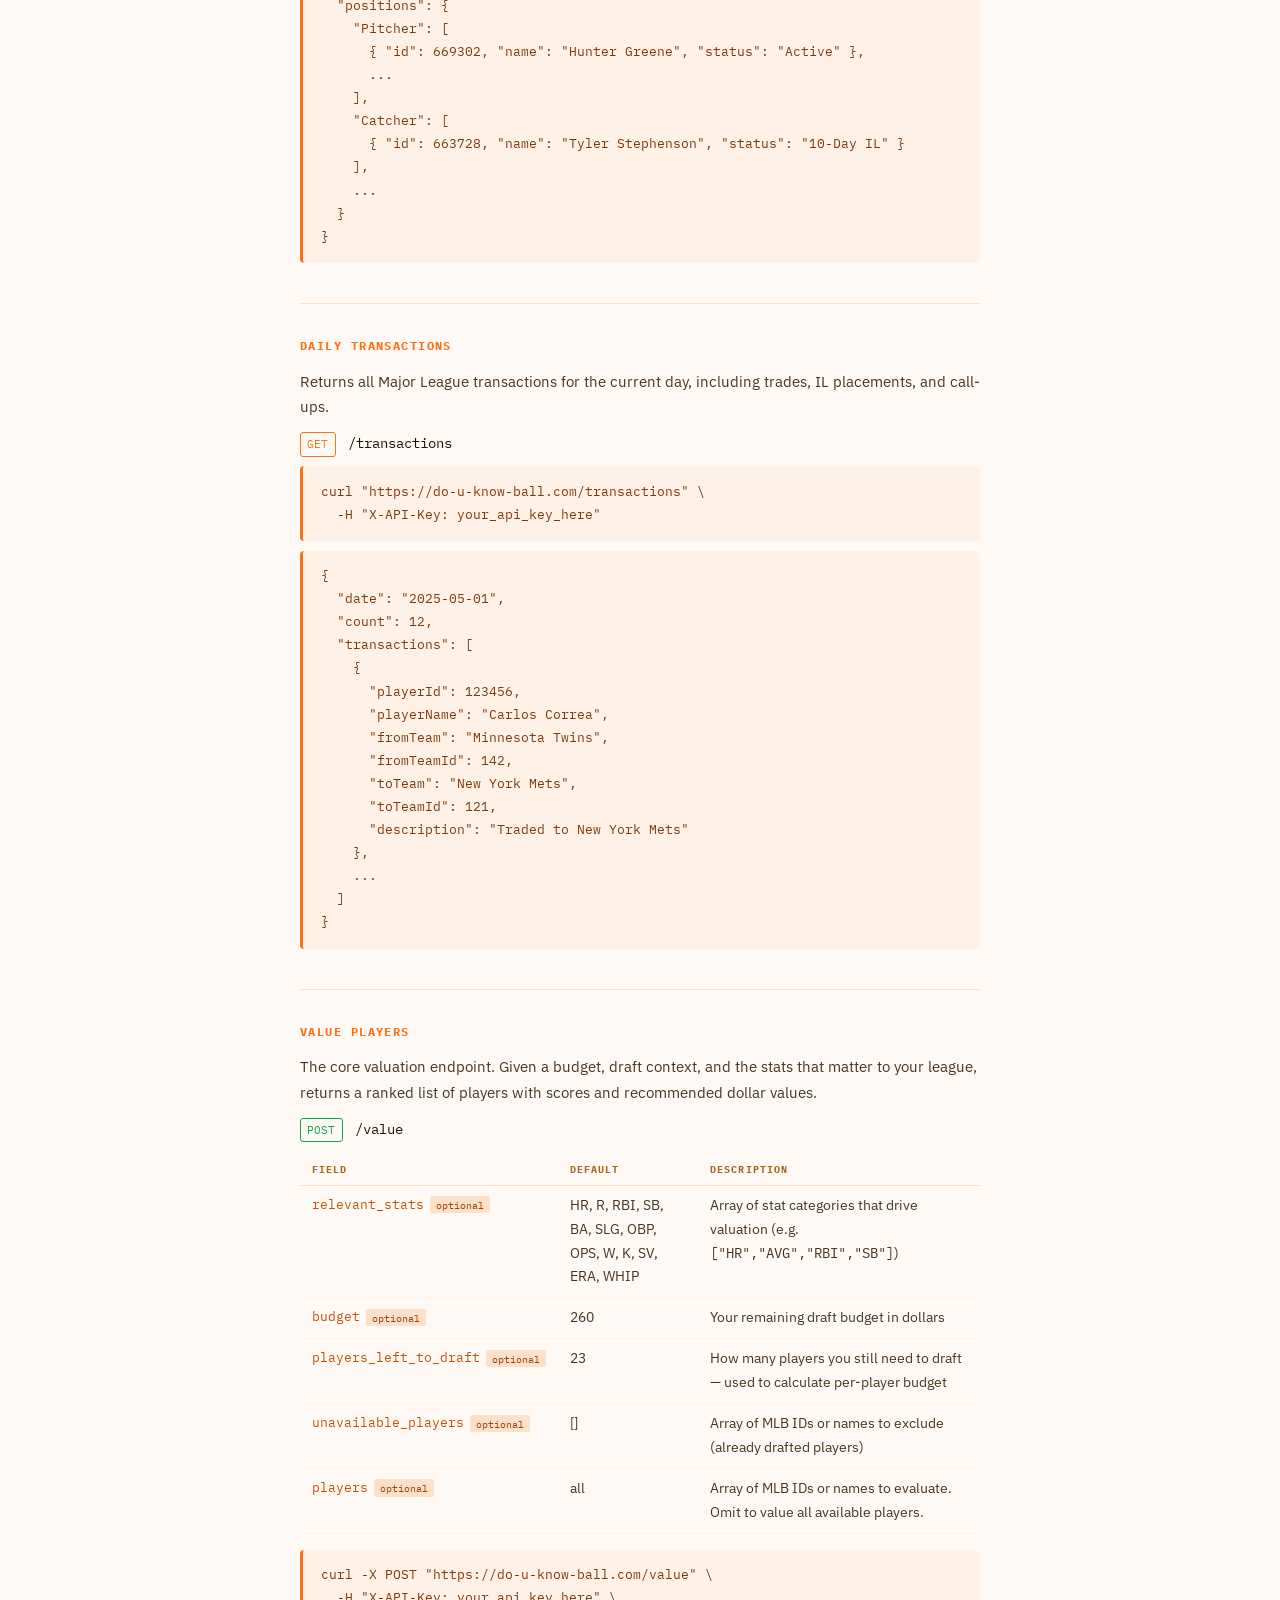
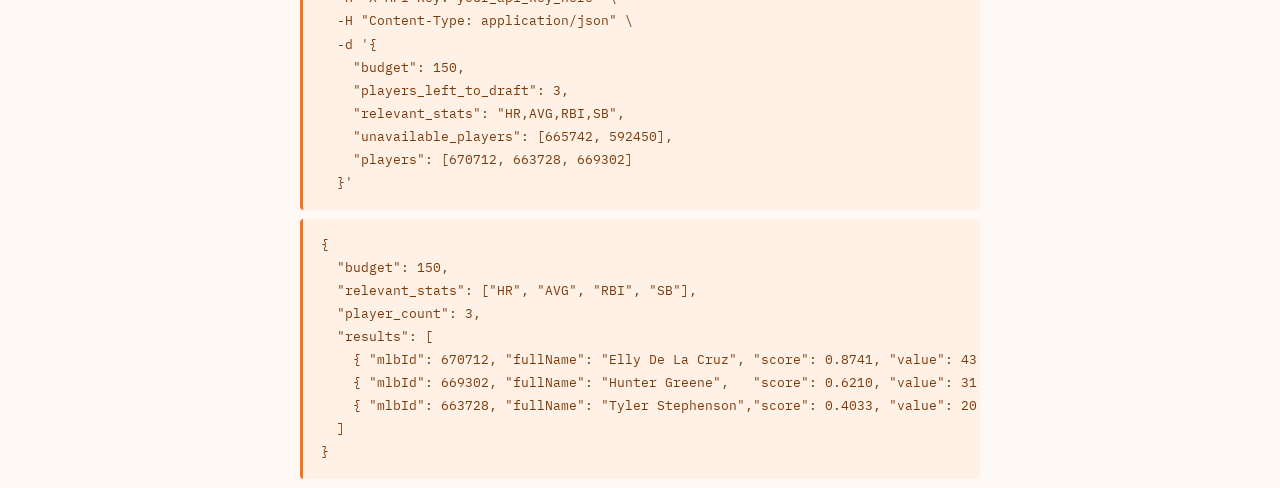
==== commit 50c72951: "added frontend for register and login" ====
--- a/templates/index.html
+++ b/templates/index.html
@@ -10,6 +10,7 @@
   <link rel="stylesheet" href="/static/style.css" />
 </head>
 <body>
+{% include 'navbar.html' %}
 <div class="wrap">
 
   <header>
--- a/static/style.css
+++ b/static/style.css
@@ -6,7 +6,7 @@
   font-family: 'IBM Plex Sans', sans-serif;
   font-weight: 400;
   line-height: 1.7;
-  padding: 3rem 1.5rem 5rem;
+  padding: 1.5rem 1.5rem 3rem;
 }
 
 .wrap {
@@ -169,4 +169,157 @@
   background: #fff; 
   border: 1px solid #fde0c8; 
   border-radius: 4px;
-}+}
+
+.navbar {
+  background: #fff9f5;
+  border-bottom: 2px solid #f97316;
+  padding: 1rem 0;
+  position: sticky;
+  top: 0;
+}
+
+.navbar-wrap {
+  max-width: 680px;
+  margin: 0 auto;
+  display: flex;
+  justify-content: space-between;
+  align-items: center;
+}
+
+.navbar-logo {
+  font-family: 'IBM Plex Sans', sans-serif;
+  font-size: 1rem;
+  font-weight: 500;
+  color: #1a1008;
+  text-decoration: none;
+}
+
+.navbar-buttons {
+  display: flex;
+  gap: 0.75rem;
+  align-items: center;
+}
+
+.btn {
+  font-family: 'IBM Plex Sans', sans-serif;
+  font-size: 0.85rem;
+  padding: 0.4rem 0.8rem;
+  border-radius: 4px;
+  text-decoration: none;
+  border: none;
+  cursor: pointer;
+  transition: all 0.2s;
+}
+
+.btn-primary {
+  background: #f97316;
+  color: white;
+}
+
+.btn-primary:hover {
+  background: #ea580c;
+}
+
+.btn-outline {
+  border: 1px solid #f97316;
+  color: #f97316;
+  background: transparent;
+}
+
+.btn-outline:hover {
+  background: #fff1e6;
+}
+
+.auth-form-container {
+  background: #fff;
+  border: 1px solid #fde0c8;
+  border-radius: 8px;
+  padding: 2rem;
+  width: 80%;
+}
+ 
+.auth-form-container h2 {
+  font-size: 1.2rem;
+  margin-bottom: 1.5rem;
+  color: #f97316;
+}
+ 
+.auth-form-group {
+  margin-bottom: 1.25rem;
+}
+ 
+.auth-form-label {
+  display: block;
+  font-size: 0.9rem;
+  margin-bottom: 0.35rem;
+  color: #4a3520;
+  font-weight: 500;
+}
+ 
+.auth-form-input {
+  width: 100%;
+  padding: 0.65rem 0.75rem;
+  border: 1px solid #fde0c8;
+  border-radius: 4px;
+  font-family: 'IBM Plex Sans', sans-serif;
+  font-size: 0.9rem;
+  background: #fff9f5;
+}
+ 
+.auth-form-input:focus {
+  outline: none;
+  border-color: #f97316;
+  background: white;
+}
+ 
+.auth-btn {
+  width: 100%;
+  padding: 0.65rem;
+  background: #f97316;
+  color: white;
+  border: none;
+  border-radius: 4px;
+  font-family: 'IBM Plex Sans', sans-serif;
+  font-size: 0.95rem;
+  cursor: pointer;
+  transition: background 0.2s;
+}
+ 
+.auth-btn:hover {
+  background: #ea580c;
+}
+ 
+.auth-error {
+  color: #b91c1c;
+  font-size: 0.85rem;
+  margin-top: 0.25rem;
+}
+ 
+.auth-success {
+  color: #16a34a;
+  font-size: 0.85rem;
+  margin-top: 0.25rem;
+}
+ 
+.auth-link {
+  text-align: center;
+  margin-top: 1.25rem;
+  font-size: 0.9rem;
+}
+ 
+.auth-link a {
+  color: #f97316;
+  text-decoration: none;
+}
+ 
+.auth-link a:hover {
+  text-decoration: underline;
+}
+
+.auth-wrap {
+  display: flex;
+  justify-content: center;
+  padding: 1rem;
+}
+ 
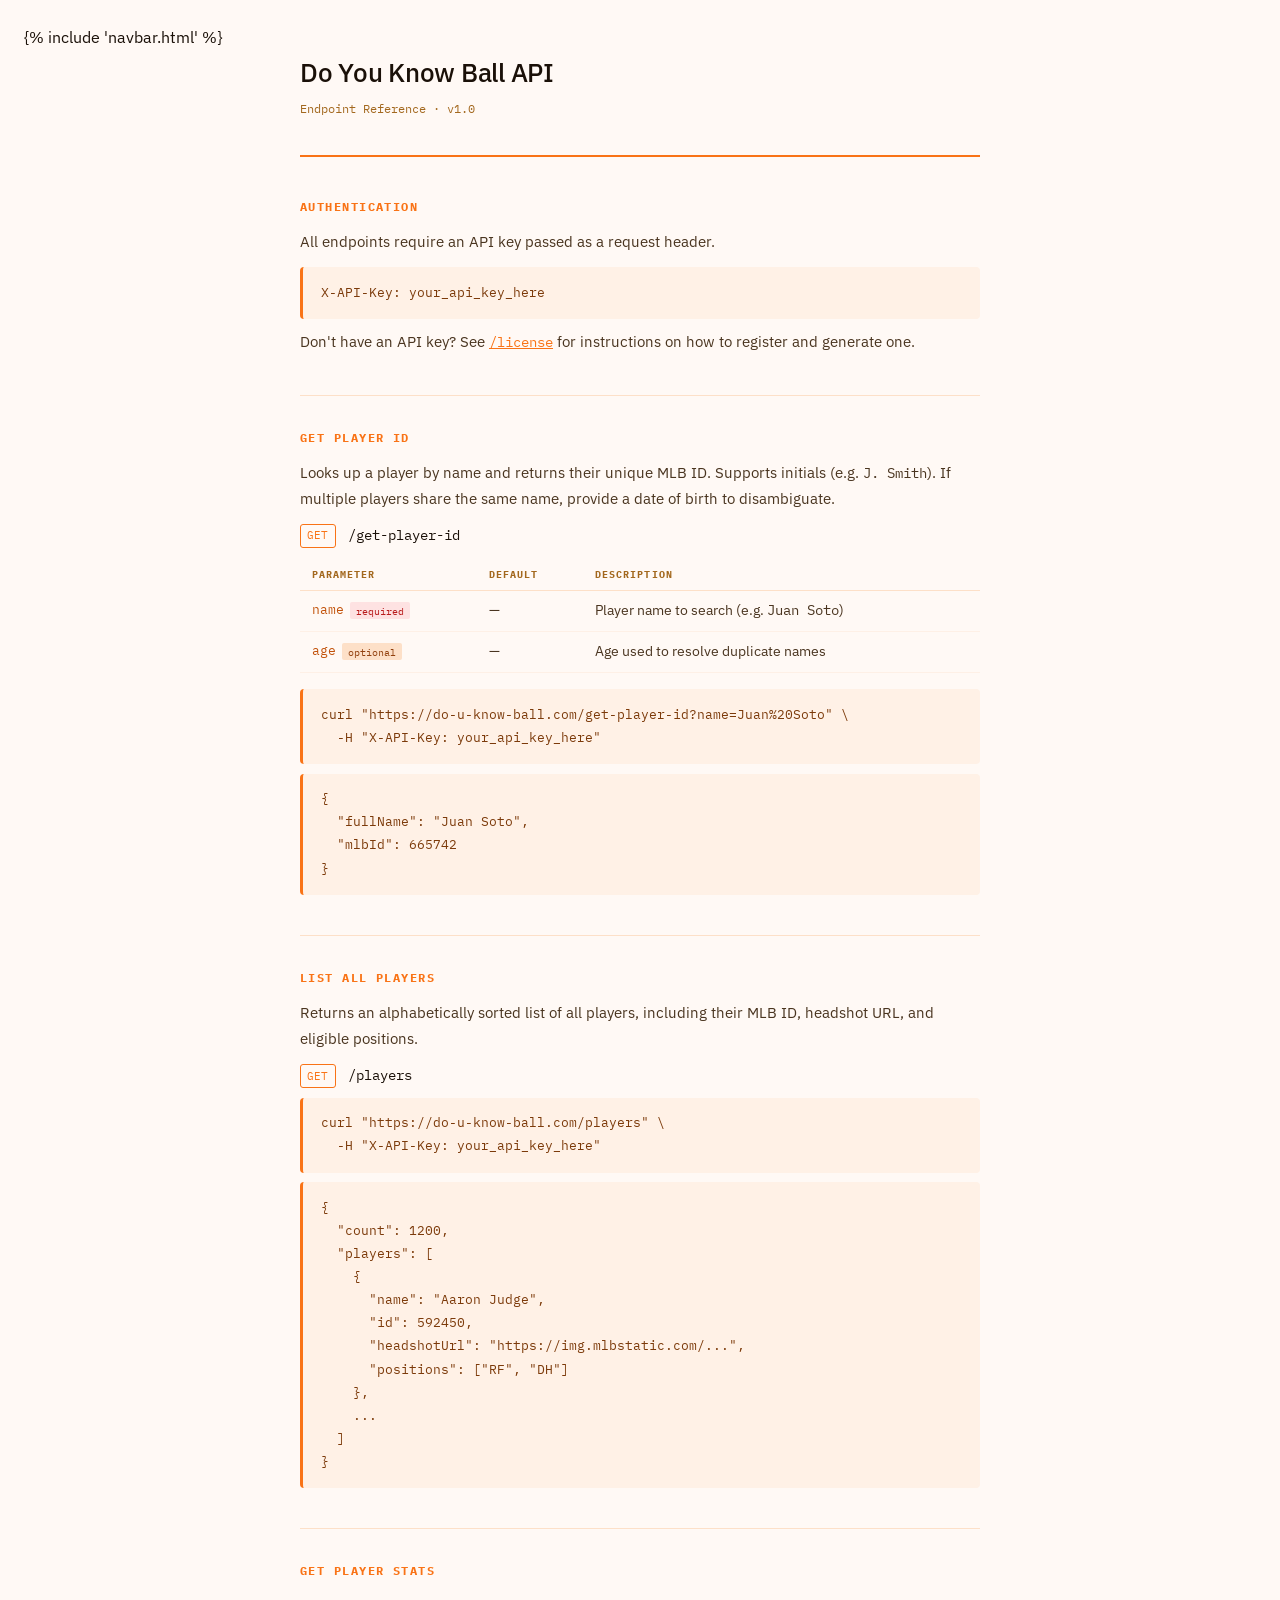
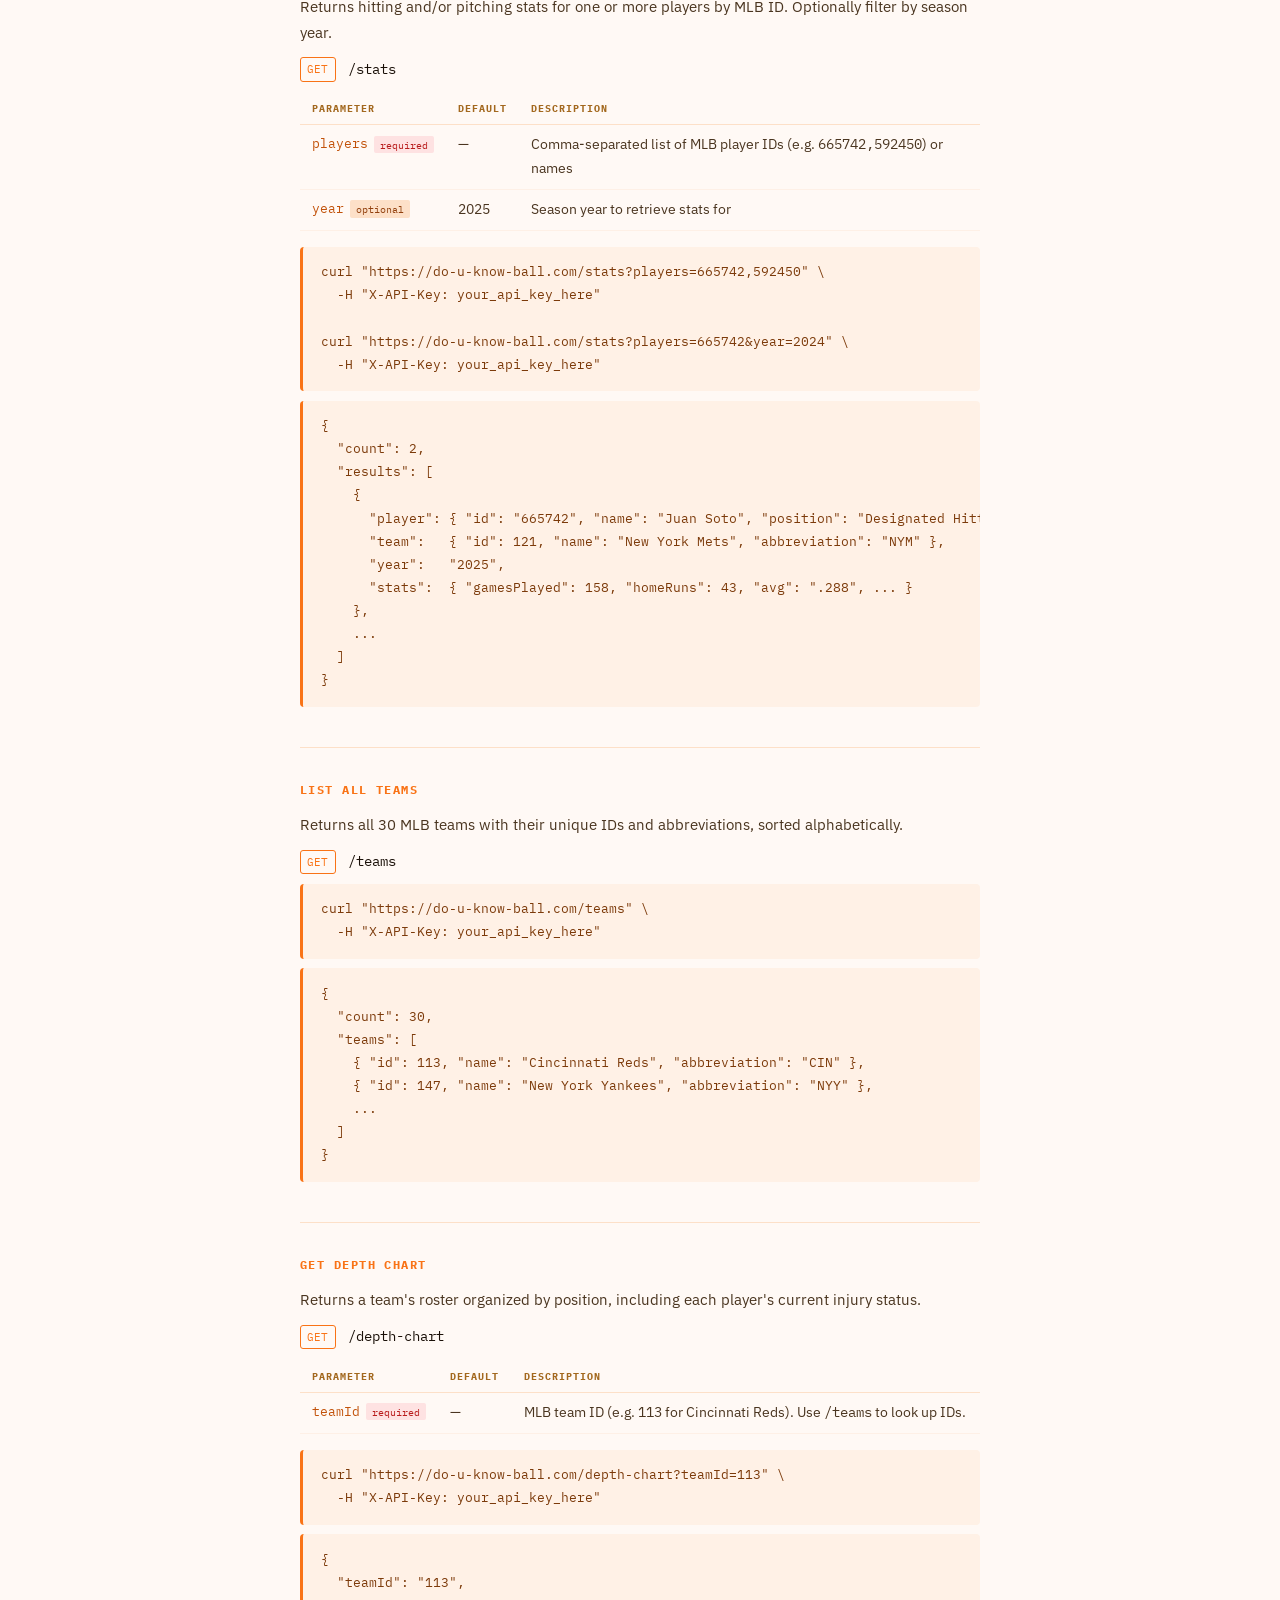
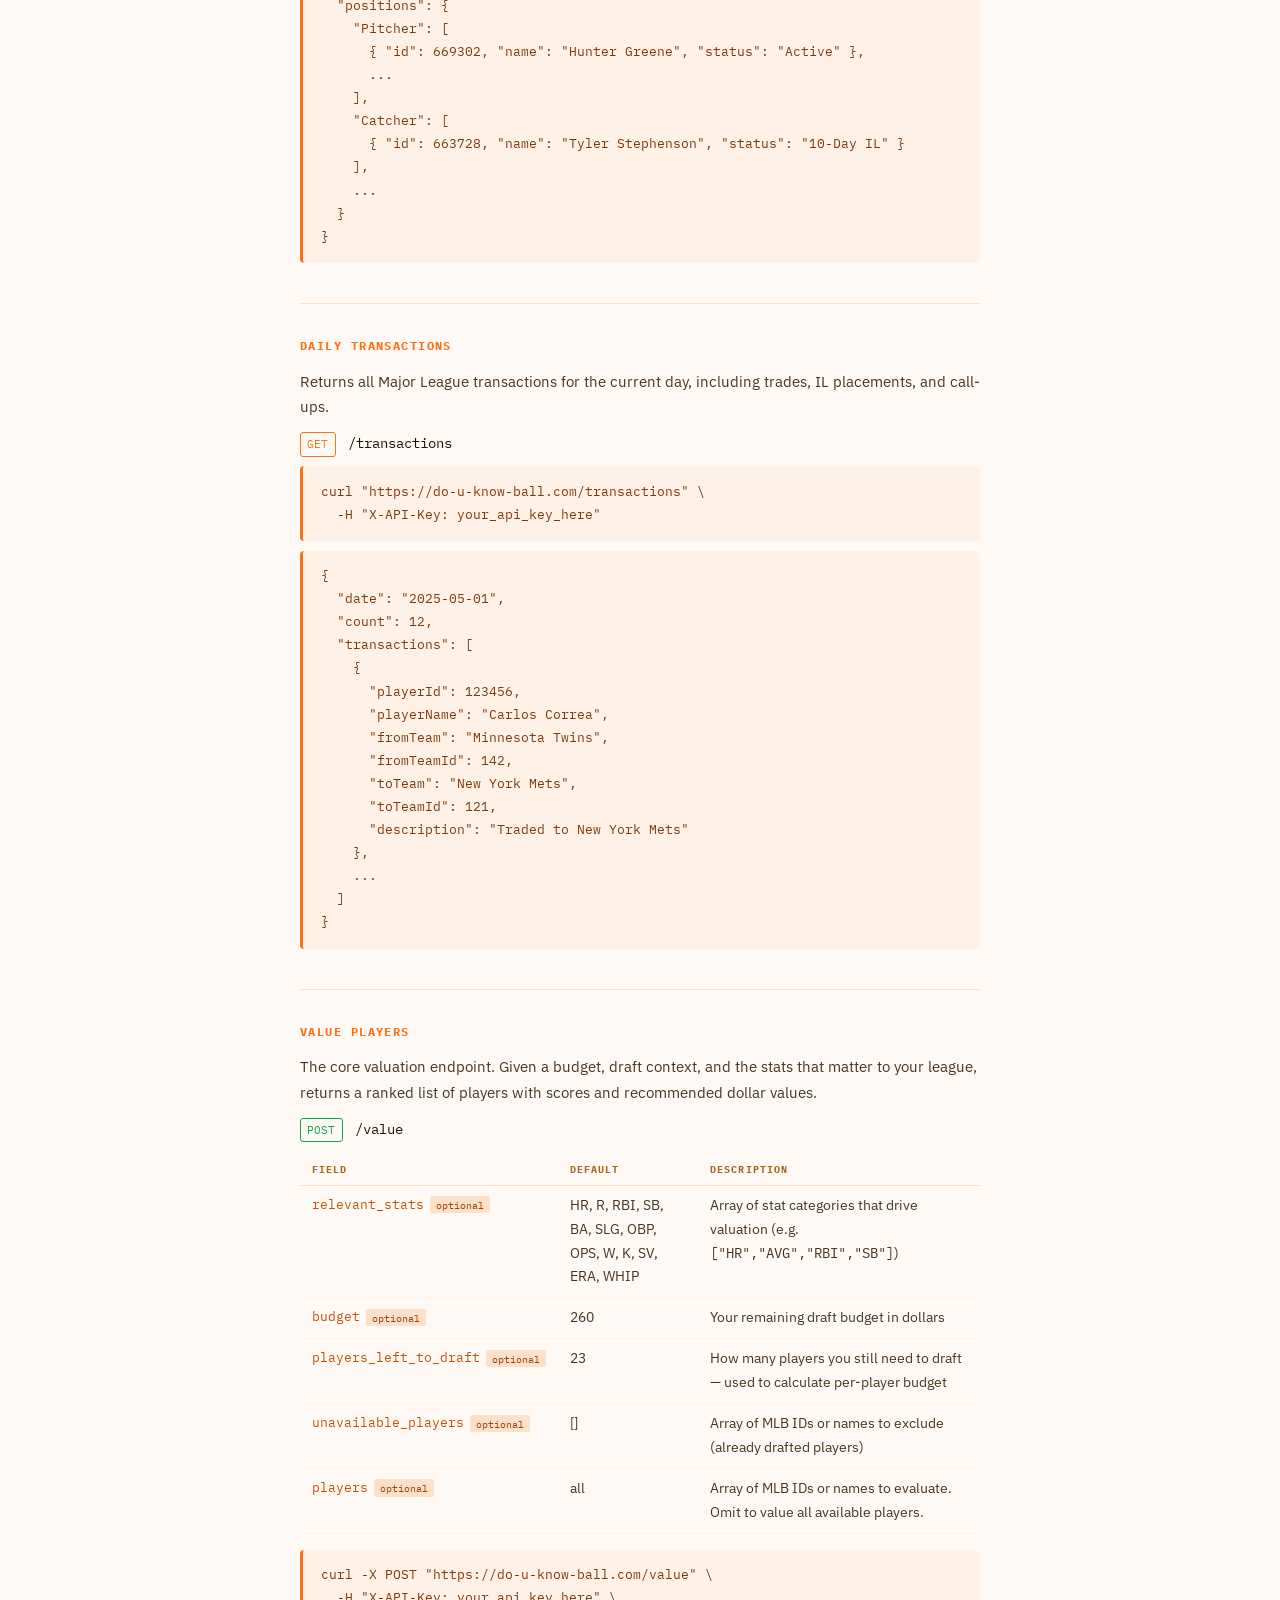
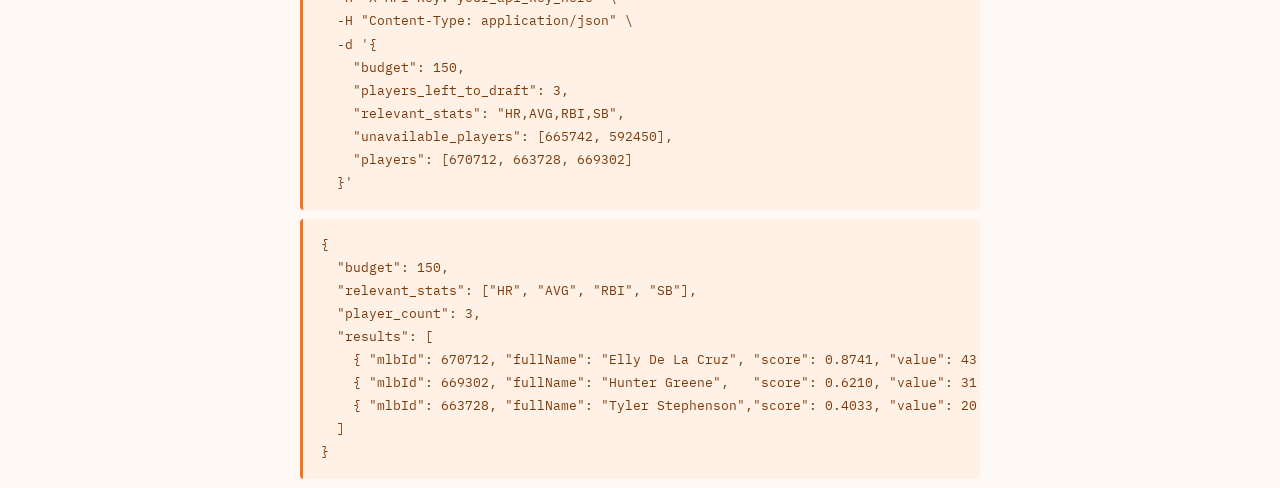
==== commit 9c897830: "fix bug in index" ====
--- a/templates/index.html
+++ b/templates/index.html
@@ -108,10 +108,10 @@
       </tbody>
     </table>
 
-    <pre><code>curl "https://do-u-know-ball.com/stats?ids=665742,592450" \
+    <pre><code>curl "https://do-u-know-ball.com/stats?players=665742,592450" \
   -H "X-API-Key: your_api_key_here"
 
-curl "https://do-u-know-ball.com/stats?ids=665742&year=2024" \
+curl "https://do-u-know-ball.com/stats?players=665742&year=2024" \
   -H "X-API-Key: your_api_key_here"</code></pre>
 
     <pre><code>{
--- a/static/style.css
+++ b/static/style.css
@@ -322,4 +322,137 @@
   justify-content: center;
   padding: 1rem;
 }
- +
+.apikeys-container {
+  background: #fff;
+  border: 1px solid #fde0c8;
+  border-radius: 8px;
+  padding: 2rem;
+  margin-top: 2rem;
+}
+
+.apikeys-container h2 {
+  font-size: 1.1rem;
+  margin-bottom: 1.5rem;
+  color: #f97316;
+}
+
+.apikeys-section {
+  margin-bottom: 2rem;
+}
+
+.apikeys-label {
+  font-size: 0.85rem;
+  color: #a3681e;
+  font-family: 'IBM Plex Mono', monospace;
+  text-transform: uppercase;
+  letter-spacing: 0.1em;
+  margin-bottom: 0.5rem;
+}
+
+.apikeys-value {
+  font-size: 0.95rem;
+  color: #1a1008;
+  padding: 0.75rem;
+  background: #fff9f5;
+  border: 1px solid #fde0c8;
+  border-radius: 4px;
+  word-break: break-all;
+  font-family: 'IBM Plex Mono', monospace;
+}
+
+.apikeys-stat {
+  display: flex;
+  justify-content: space-between;
+  padding: 0.75rem;
+  border-bottom: 1px solid #fef0e6;
+}
+
+.apikeys-stat:last-child {
+  border-bottom: none;
+}
+
+.apikeys-stat-label {
+  color: #4a3520;
+  font-size: 0.9rem;
+}
+
+.apikeys-stat-value {
+  color: #1a1008;
+  font-weight: 500;
+  font-family: 'IBM Plex Mono', monospace;
+}
+
+.apikeys-btn {
+  width: 100%;
+  padding: 0.75rem;
+  background: #f97316;
+  color: white;
+  border: none;
+  border-radius: 4px;
+  font-family: 'IBM Plex Sans', sans-serif;
+  font-size: 0.95rem;
+  cursor: pointer;
+  transition: background 0.2s;
+}
+
+.apikeys-btn:hover {
+  background: #ea580c;
+}
+
+.apikeys-btn:disabled {
+  background: #d4d4d8;
+  cursor: not-allowed;
+}
+
+.apikeys-error {
+  color: #b91c1c;
+  font-size: 0.85rem;
+  margin-top: 0.75rem;
+  padding: 0.75rem;
+  background: #fee2e2;
+  border-radius: 4px;
+}
+
+.apikeys-success {
+  color: #16a34a;
+  font-size: 0.85rem;
+  margin-top: 0.75rem;
+  padding: 0.75rem;
+  background: #dcfce7;
+  border-radius: 4px;
+}
+
+.apikeys-copy-btn {
+  margin-top: 0.75rem;
+  padding: 0.5rem 1rem;
+  background: #f97316;
+  color: white;
+  border: none;
+  border-radius: 4px;
+  font-family: 'IBM Plex Sans', sans-serif;
+  font-size: 0.85rem;
+  cursor: pointer;
+  transition: background 0.2s;
+}
+
+.apikeys-copy-btn:hover {
+  background: #ea580c;
+}
+
+.apikeys-warning {
+  background: #fef3c7;
+  border: 1px solid #fde68a;
+  border-radius: 4px;
+  padding: 1rem;
+  margin-bottom: 1.5rem;
+  font-size: 0.9rem;
+  color: #92400e;
+}
+
+.apikeys-loading {
+  text-align: center;
+  padding: 2rem;
+  color: #a3681e;
+  font-family: 'IBM Plex Mono', monospace;
+}
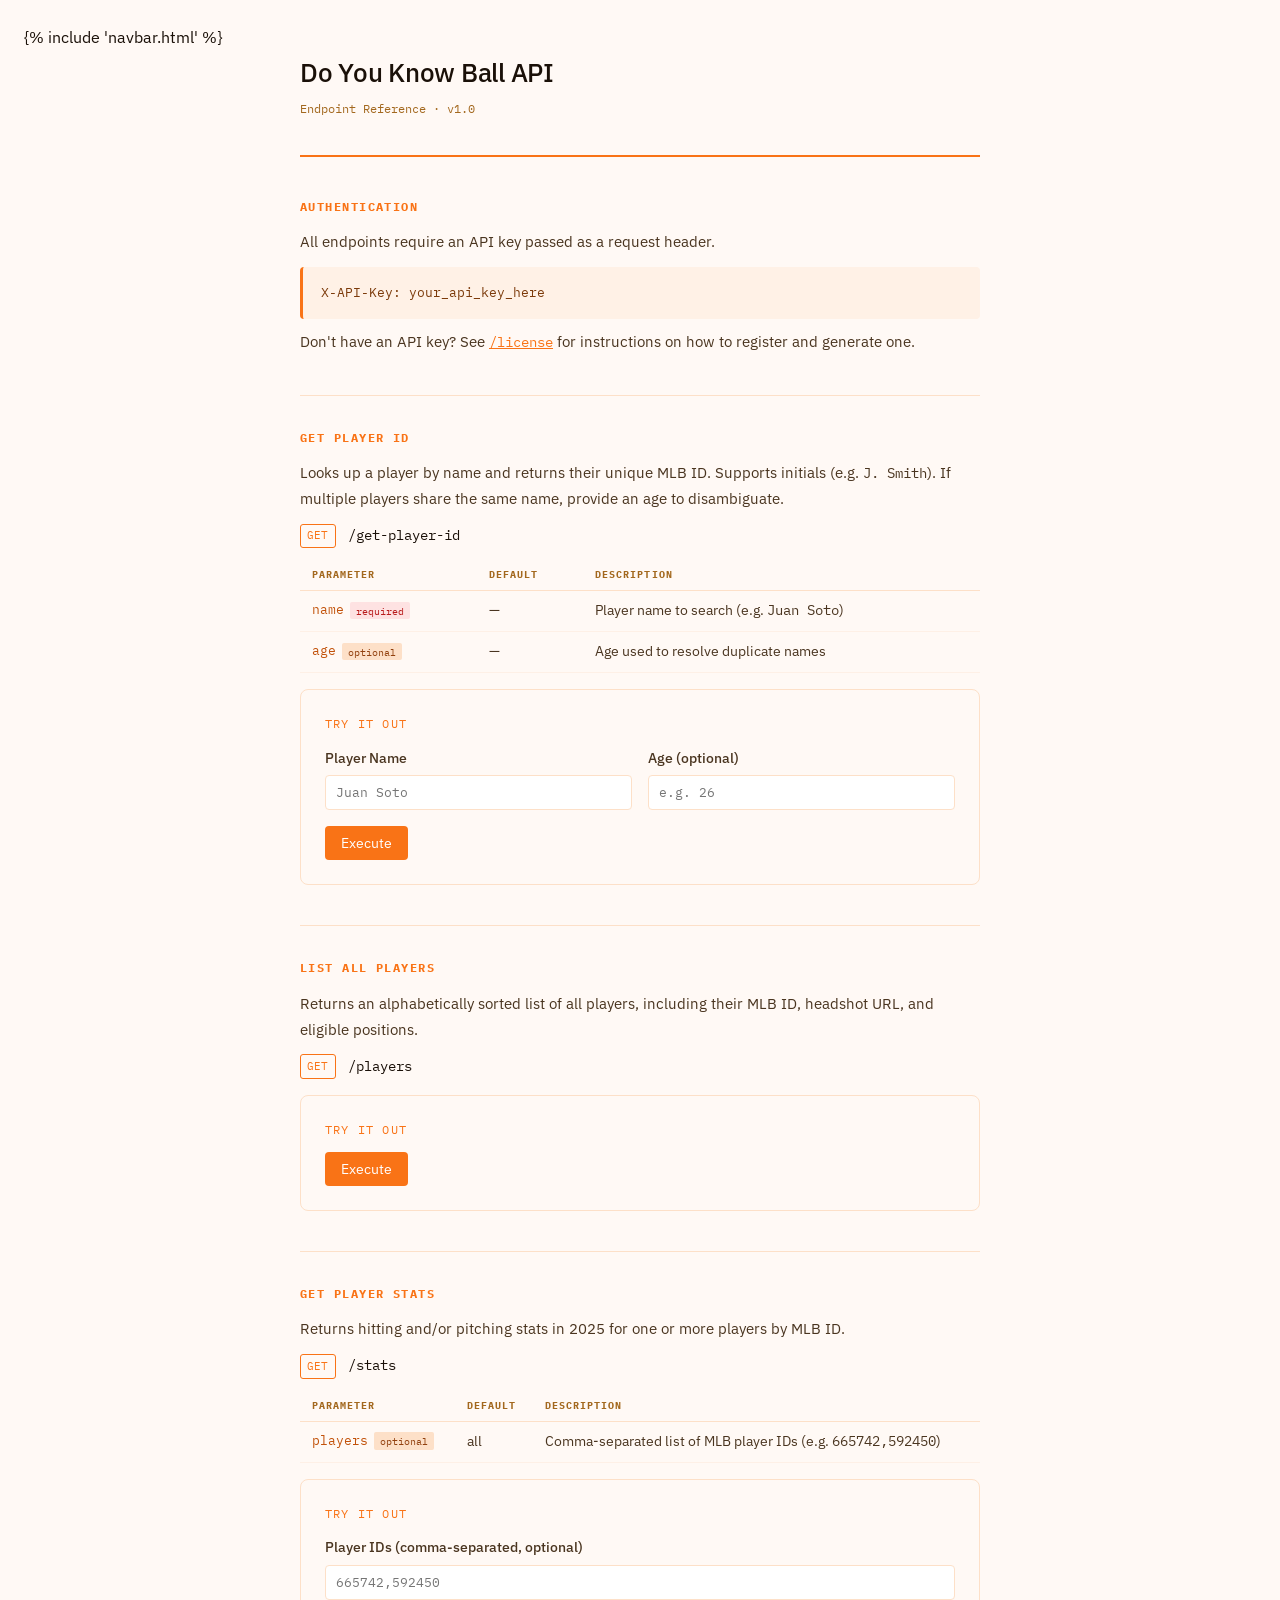
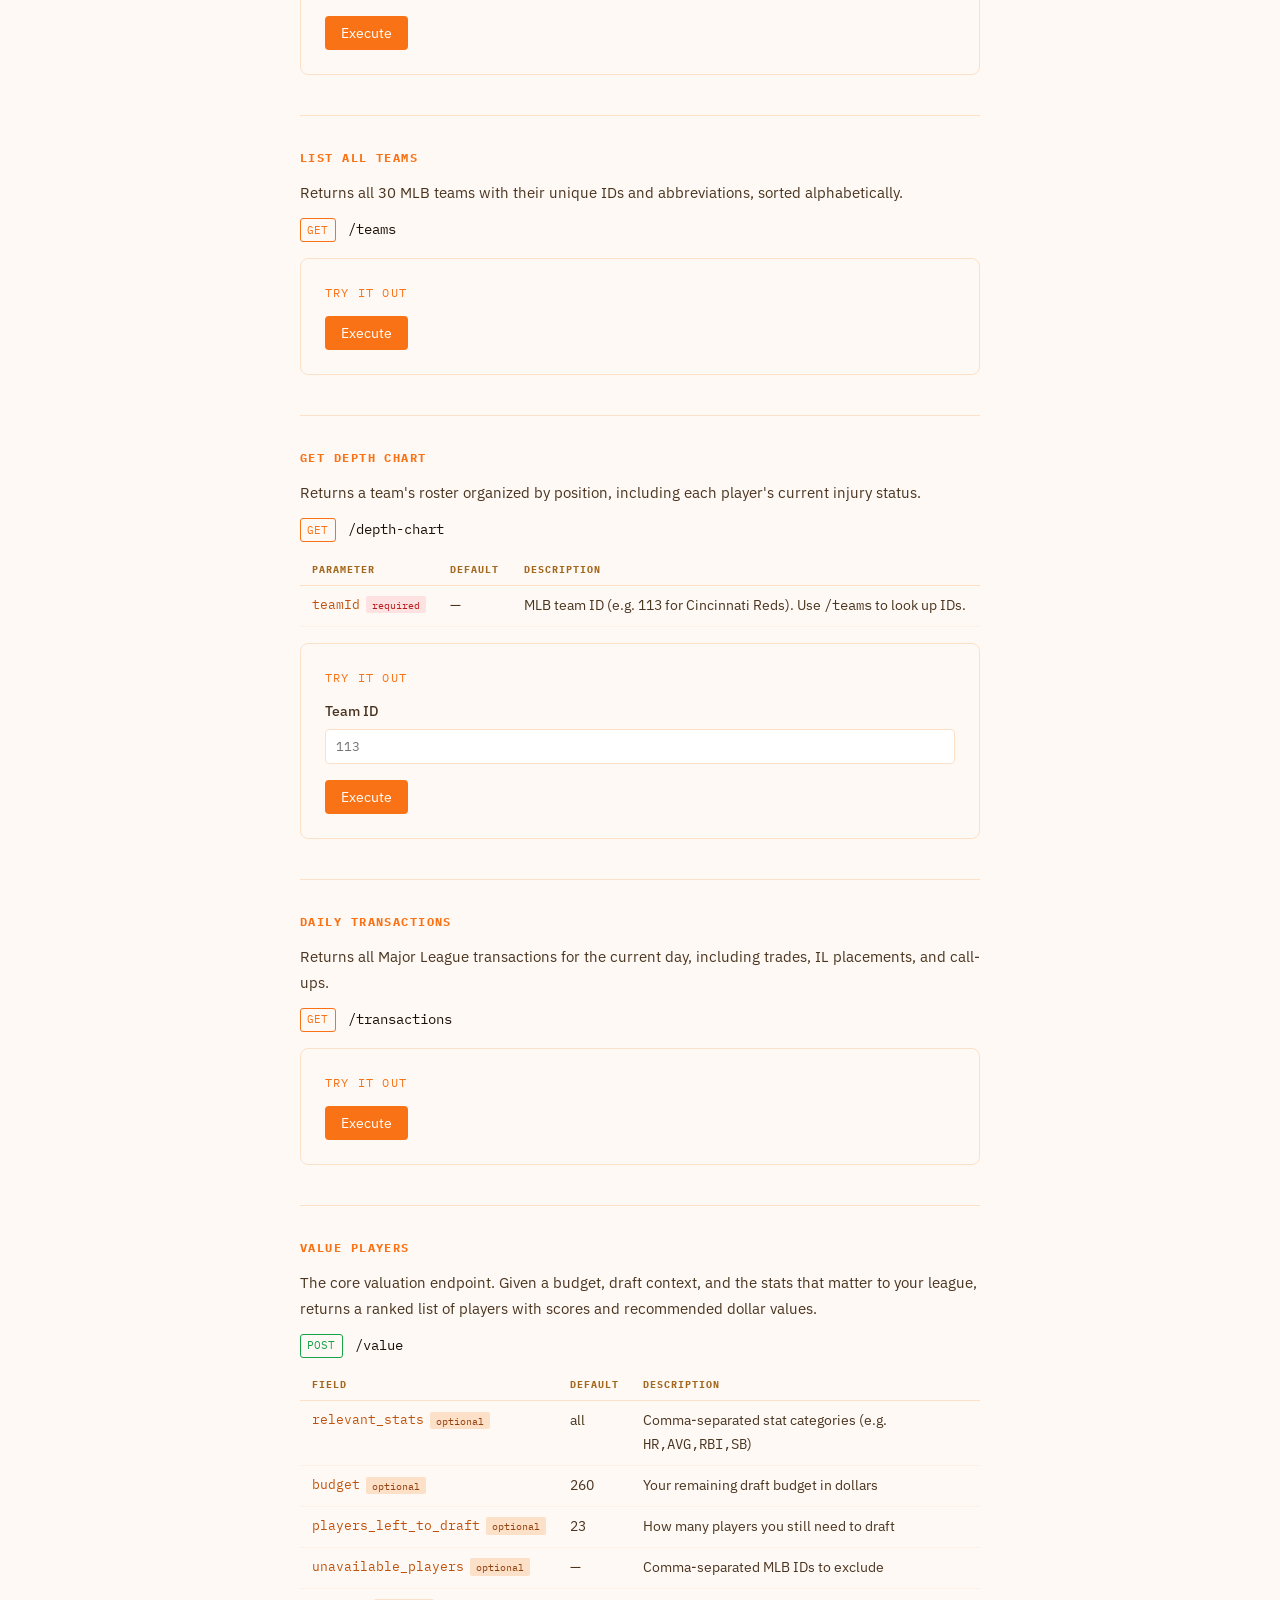
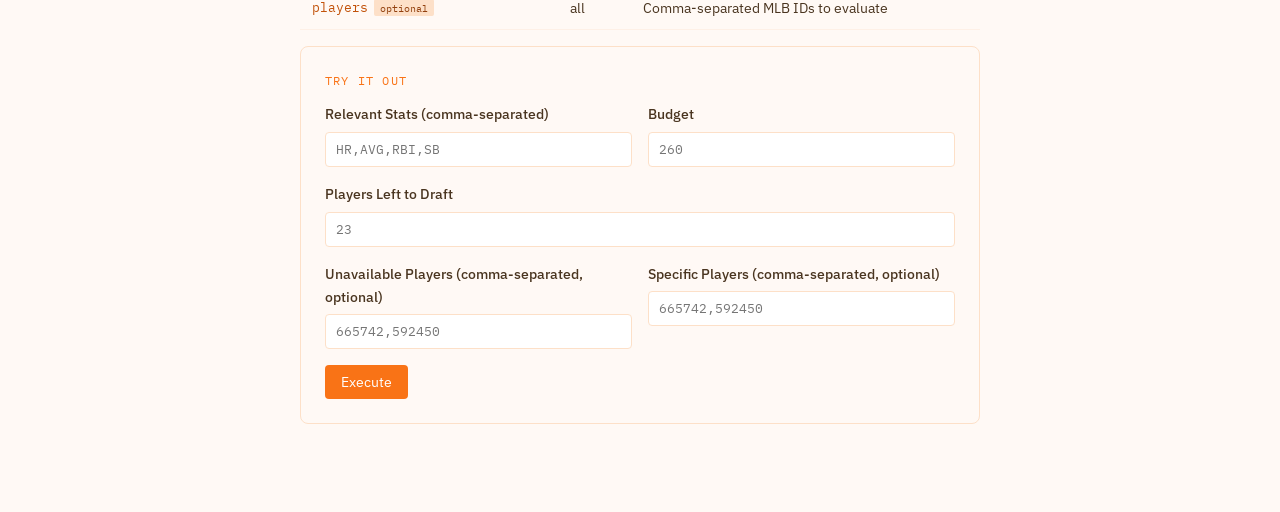
==== commit ad01055f: "added frontend for apit" ====
--- a/templates/index.html
+++ b/templates/index.html
@@ -1,4 +1,3 @@
-<!-- Generated by Claude-->
 <!DOCTYPE html>
 <html lang="en">
 <head>
@@ -31,7 +30,7 @@
   <!-- /get-player-id -->
   <section>
     <h2>Get Player ID</h2>
-    <p>Looks up a player by name and returns their unique MLB ID. Supports initials (e.g. <code>J. Smith</code>). If multiple players share the same name, provide a date of birth to disambiguate.</p>
+    <p>Looks up a player by name and returns their unique MLB ID. Supports initials (e.g. <code>J. Smith</code>). If multiple players share the same name, provide an age to disambiguate.</p>
     <div class="endpoint"><span class="method get">GET</span><span class="path">/get-player-id</span></div>
 
     <table>
@@ -50,13 +49,26 @@
       </tbody>
     </table>
 
-    <pre><code>curl "https://do-u-know-ball.com/get-player-id?name=Juan%20Soto" \
-  -H "X-API-Key: your_api_key_here"</code></pre>
-
-    <pre><code>{
-  "fullName": "Juan Soto",
-  "mlbId": 665742
-}</code></pre>
+    <div class="api-tester">
+      <label class="api-tester-label">Try it out</label>
+      <div class="api-form-row">
+        <div class="api-form-group">
+          <label class="api-form-label">Player Name</label>
+          <input type="text" class="api-form-input" id="playerIdName" placeholder="Juan Soto" />
+        </div>
+        <div class="api-form-group">
+          <label class="api-form-label">Age (optional)</label>
+          <input type="text" class="api-form-input" id="playerIdAge" placeholder="e.g. 26" />
+        </div>
+      </div>
+      <div class="api-btn-group">
+        <button class="api-btn" onclick="callEndpoint('getPlayerId')">Execute</button>
+      </div>
+      <div class="api-response" id="playerIdResponse" style="display:none;">
+        <div class="api-response-label">Response</div>
+        <div class="api-response-code" id="playerIdResponseCode"></div>
+      </div>
+    </div>
   </section>
 
   <hr/>
@@ -67,21 +79,16 @@
     <p>Returns an alphabetically sorted list of all players, including their MLB ID, headshot URL, and eligible positions.</p>
     <div class="endpoint"><span class="method get">GET</span><span class="path">/players</span></div>
 
-    <pre><code>curl "https://do-u-know-ball.com/players" \
-  -H "X-API-Key: your_api_key_here"</code></pre>
-
-    <pre><code>{
-  "count": 1200,
-  "players": [
-    {
-      "name": "Aaron Judge",
-      "id": 592450,
-      "headshotUrl": "https://img.mlbstatic.com/...",
-      "positions": ["RF", "DH"]
-    },
-    ...
-  ]
-}</code></pre>
+    <div class="api-tester">
+      <label class="api-tester-label">Try it out</label>
+      <div class="api-btn-group">
+        <button class="api-btn" onclick="callEndpoint('players')">Execute</button>
+      </div>
+      <div class="api-response" id="playersResponse" style="display:none;">
+        <div class="api-response-label">Response</div>
+        <div class="api-response-code" id="playersResponseCode"></div>
+      </div>
+    </div>
   </section>
 
   <hr/>
@@ -89,43 +96,36 @@
   <!-- /stats -->
   <section>
     <h2>Get Player Stats</h2>
-    <p>Returns hitting and/or pitching stats for one or more players by MLB ID. Optionally filter by season year.</p>
+    <p>Returns hitting and/or pitching stats in 2025 for one or more players by MLB ID.</p>
     <div class="endpoint"><span class="method get">GET</span><span class="path">/stats</span></div>
 
     <table>
       <thead><tr><th>Parameter</th><th>Default</th><th>Description</th></tr></thead>
       <tbody>
         <tr>
-          <td>players<span class="tag required">required</span></td>
-          <td>—</td>
-          <td>Comma-separated list of MLB player IDs (e.g. <code>665742,592450</code>) or names</td>
-        </tr>
-        <tr>
-          <td>year<span class="tag optional">optional</span></td>
-          <td>2025</td>
-          <td>Season year to retrieve stats for</td>
-        </tr>
-      </tbody>
-    </table>
-
-    <pre><code>curl "https://do-u-know-ball.com/stats?players=665742,592450" \
-  -H "X-API-Key: your_api_key_here"
-
-curl "https://do-u-know-ball.com/stats?players=665742&year=2024" \
-  -H "X-API-Key: your_api_key_here"</code></pre>
-
-    <pre><code>{
-  "count": 2,
-  "results": [
-    {
-      "player": { "id": "665742", "name": "Juan Soto", "position": "Designated Hitter" },
-      "team":   { "id": 121, "name": "New York Mets", "abbreviation": "NYM" },
-      "year":   "2025",
-      "stats":  { "gamesPlayed": 158, "homeRuns": 43, "avg": ".288", ... }
-    },
-    ...
-  ]
-}</code></pre>
+          <td>players<span class="tag optional">optional</span></td>
+          <td>all</td>
+          <td>Comma-separated list of MLB player IDs (e.g. <code>665742,592450</code>)</td>
+        </tr>
+      </tbody>
+    </table>
+
+    <div class="api-tester">
+      <label class="api-tester-label">Try it out</label>
+      <div class="api-form-row">
+        <div class="api-form-group">
+          <label class="api-form-label">Player IDs (comma-separated, optional)</label>
+          <input type="text" class="api-form-input" id="statsPlayers" placeholder="665742,592450" />
+        </div>
+      </div>
+      <div class="api-btn-group">
+        <button class="api-btn" onclick="callEndpoint('stats')">Execute</button>
+      </div>
+      <div class="api-response" id="statsResponse" style="display:none;">
+        <div class="api-response-label">Response</div>
+        <div class="api-response-code" id="statsResponseCode"></div>
+      </div>
+    </div>
   </section>
 
   <hr/>
@@ -136,17 +136,16 @@
     <p>Returns all 30 MLB teams with their unique IDs and abbreviations, sorted alphabetically.</p>
     <div class="endpoint"><span class="method get">GET</span><span class="path">/teams</span></div>
 
-    <pre><code>curl "https://do-u-know-ball.com/teams" \
-  -H "X-API-Key: your_api_key_here"</code></pre>
-
-    <pre><code>{
-  "count": 30,
-  "teams": [
-    { "id": 113, "name": "Cincinnati Reds", "abbreviation": "CIN" },
-    { "id": 147, "name": "New York Yankees", "abbreviation": "NYY" },
-    ...
-  ]
-}</code></pre>
+    <div class="api-tester">
+      <label class="api-tester-label">Try it out</label>
+      <div class="api-btn-group">
+        <button class="api-btn" onclick="callEndpoint('teams')">Execute</button>
+      </div>
+      <div class="api-response" id="teamsResponse" style="display:none;">
+        <div class="api-response-label">Response</div>
+        <div class="api-response-code" id="teamsResponseCode"></div>
+      </div>
+    </div>
   </section>
 
   <hr/>
@@ -168,22 +167,22 @@
       </tbody>
     </table>
 
-    <pre><code>curl "https://do-u-know-ball.com/depth-chart?teamId=113" \
-  -H "X-API-Key: your_api_key_here"</code></pre>
-
-    <pre><code>{
-  "teamId": "113",
-  "positions": {
-    "Pitcher": [
-      { "id": 669302, "name": "Hunter Greene", "status": "Active" },
-      ...
-    ],
-    "Catcher": [
-      { "id": 663728, "name": "Tyler Stephenson", "status": "10-Day IL" }
-    ],
-    ...
-  }
-}</code></pre>
+    <div class="api-tester">
+      <label class="api-tester-label">Try it out</label>
+      <div class="api-form-row">
+        <div class="api-form-group">
+          <label class="api-form-label">Team ID</label>
+          <input type="text" class="api-form-input" id="depthchartTeamId" placeholder="113" />
+        </div>
+      </div>
+      <div class="api-btn-group">
+        <button class="api-btn" onclick="callEndpoint('depthchart')">Execute</button>
+      </div>
+      <div class="api-response" id="depthchartResponse" style="display:none;">
+        <div class="api-response-label">Response</div>
+        <div class="api-response-code" id="depthchartResponseCode"></div>
+      </div>
+    </div>
   </section>
 
   <hr/>
@@ -194,25 +193,16 @@
     <p>Returns all Major League transactions for the current day, including trades, IL placements, and call-ups.</p>
     <div class="endpoint"><span class="method get">GET</span><span class="path">/transactions</span></div>
 
-    <pre><code>curl "https://do-u-know-ball.com/transactions" \
-  -H "X-API-Key: your_api_key_here"</code></pre>
-
-    <pre><code>{
-  "date": "2025-05-01",
-  "count": 12,
-  "transactions": [
-    {
-      "playerId": 123456,
-      "playerName": "Carlos Correa",
-      "fromTeam": "Minnesota Twins",
-      "fromTeamId": 142,
-      "toTeam": "New York Mets",
-      "toTeamId": 121,
-      "description": "Traded to New York Mets"
-    },
-    ...
-  ]
-}</code></pre>
+    <div class="api-tester">
+      <label class="api-tester-label">Try it out</label>
+      <div class="api-btn-group">
+        <button class="api-btn" onclick="callEndpoint('transactions')">Execute</button>
+      </div>
+      <div class="api-response" id="transactionsResponse" style="display:none;">
+        <div class="api-response-label">Response</div>
+        <div class="api-response-code" id="transactionsResponseCode"></div>
+      </div>
+    </div>
   </section>
 
   <hr/>
@@ -228,8 +218,8 @@
       <tbody>
         <tr>
           <td>relevant_stats<span class="tag optional">optional</span></td>
-          <td>HR, R, RBI, SB, BA, SLG, OBP, OPS, W, K, SV, ERA, WHIP</td>
-          <td>Array of stat categories that drive valuation (e.g. <code>["HR","AVG","RBI","SB"]</code>)</td>
+          <td>all</td>
+          <td>Comma-separated stat categories (e.g. <code>HR,AVG,RBI,SB</code>)</td>
         </tr>
         <tr>
           <td>budget<span class="tag optional">optional</span></td>
@@ -239,44 +229,59 @@
         <tr>
           <td>players_left_to_draft<span class="tag optional">optional</span></td>
           <td>23</td>
-          <td>How many players you still need to draft — used to calculate per-player budget</td>
+          <td>How many players you still need to draft</td>
         </tr>
         <tr>
           <td>unavailable_players<span class="tag optional">optional</span></td>
-          <td>[]</td>
-          <td>Array of MLB IDs or names to exclude (already drafted players)</td>
+          <td>—</td>
+          <td>Comma-separated MLB IDs to exclude</td>
         </tr>
         <tr>
           <td>players<span class="tag optional">optional</span></td>
           <td>all</td>
-          <td>Array of MLB IDs or names to evaluate. Omit to value all available players.</td>
-        </tr>
-      </tbody>
-    </table>
-
-    <pre><code>curl -X POST "https://do-u-know-ball.com/value" \
-  -H "X-API-Key: your_api_key_here" \
-  -H "Content-Type: application/json" \
-  -d '{
-    "budget": 150,
-    "players_left_to_draft": 3,
-    "relevant_stats": "HR,AVG,RBI,SB",
-    "unavailable_players": [665742, 592450],
-    "players": [670712, 663728, 669302]
-  }'</code></pre>
-
-    <pre><code>{
-  "budget": 150,
-  "relevant_stats": ["HR", "AVG", "RBI", "SB"],
-  "player_count": 3,
-  "results": [
-    { "mlbId": 670712, "fullName": "Elly De La Cruz", "score": 0.8741, "value": 43 },
-    { "mlbId": 669302, "fullName": "Hunter Greene",   "score": 0.6210, "value": 31 },
-    { "mlbId": 663728, "fullName": "Tyler Stephenson","score": 0.4033, "value": 20 }
-  ]
-}</code></pre>
+          <td>Comma-separated MLB IDs to evaluate</td>
+        </tr>
+      </tbody>
+    </table>
+
+    <div class="api-tester">
+      <label class="api-tester-label">Try it out</label>
+      <div class="api-form-row">
+        <div class="api-form-group">
+          <label class="api-form-label">Relevant Stats (comma-separated)</label>
+          <input type="text" class="api-form-input" id="valueStats" placeholder="HR,AVG,RBI,SB" />
+        </div>
+        <div class="api-form-group">
+          <label class="api-form-label">Budget</label>
+          <input type="text" class="api-form-input" id="valueBudget" placeholder="260" />
+        </div>
+        <div class="api-form-group">
+          <label class="api-form-label">Players Left to Draft</label>
+          <input type="text" class="api-form-input" id="valuePlayersLeft" placeholder="23" />
+        </div>
+      </div>
+      <div class="api-form-row">
+        <div class="api-form-group">
+          <label class="api-form-label">Unavailable Players (comma-separated, optional)</label>
+          <input type="text" class="api-form-input" id="valueUnavailable" placeholder="665742,592450" />
+        </div>
+        <div class="api-form-group">
+          <label class="api-form-label">Specific Players (comma-separated, optional)</label>
+          <input type="text" class="api-form-input" id="valuePlayers" placeholder="665742,592450" />
+        </div>
+      </div>
+      <div class="api-btn-group">
+        <button class="api-btn" onclick="callEndpoint('value')">Execute</button>
+      </div>
+      <div class="api-response" id="valueResponse" style="display:none;">
+        <div class="api-response-label">Response</div>
+        <div class="api-response-code" id="valueResponseCode"></div>
+      </div>
+    </div>
   </section>
 
 </div>
+
+<script src="/static/js/api-tester.js"></script>
 </body>
 </html>
--- a/static/style.css
+++ b/static/style.css
@@ -455,4 +455,135 @@
   padding: 2rem;
   color: #a3681e;
   font-family: 'IBM Plex Mono', monospace;
+}
+
+.api-tester {
+  background: #fff9f5;
+  border: 1px solid #fde0c8;
+  border-radius: 8px;
+  padding: 1.5rem;
+  margin-top: 1rem;
+}
+
+.api-tester-label {
+  font-size: 0.75rem;
+  font-family: 'IBM Plex Mono', monospace;
+  text-transform: uppercase;
+  letter-spacing: 0.1em;
+  color: #f97316;
+  margin-bottom: 0.75rem;
+  display: block;
+}
+
+.api-form-row {
+  display: flex;
+  gap: 1rem;
+  margin-bottom: 1rem;
+  flex-wrap: wrap;
+}
+
+.api-form-group {
+  flex: 1;
+  min-width: 200px;
+}
+
+.api-form-label {
+  display: block;
+  font-size: 0.85rem;
+  color: #4a3520;
+  margin-bottom: 0.35rem;
+  font-weight: 500;
+}
+
+.api-form-input {
+  width: 100%;
+  padding: 0.5rem 0.65rem;
+  border: 1px solid #fde0c8;
+  border-radius: 4px;
+  font-family: 'IBM Plex Mono', monospace;
+  font-size: 0.8rem;
+  background: white;
+}
+
+.api-form-input:focus {
+  outline: none;
+  border-color: #f97316;
+}
+
+.api-form-textarea {
+  width: 100%;
+  padding: 0.65rem;
+  border: 1px solid #fde0c8;
+  border-radius: 4px;
+  font-family: 'IBM Plex Mono', monospace;
+  font-size: 0.8rem;
+  background: white;
+  resize: vertical;
+  min-height: 80px;
+}
+
+.api-form-textarea:focus {
+  outline: none;
+  border-color: #f97316;
+}
+
+.api-btn-group {
+  display: flex;
+  gap: 0.75rem;
+}
+
+.api-btn {
+  padding: 0.5rem 1rem;
+  background: #f97316;
+  color: white;
+  border: none;
+  border-radius: 4px;
+  font-family: 'IBM Plex Sans', sans-serif;
+  font-size: 0.85rem;
+  cursor: pointer;
+  transition: background 0.2s;
+}
+
+.api-btn:hover {
+  background: #ea580c;
+}
+
+.api-btn:disabled {
+  background: #d4d4d8;
+  cursor: not-allowed;
+}
+
+.api-response {
+  margin-top: 1rem;
+  padding: 1rem;
+  background: #fff;
+  border: 1px solid #fde0c8;
+  border-radius: 4px;
+  max-height: 400px;
+  overflow-y: auto;
+}
+
+.api-response-label {
+  font-size: 0.75rem;
+  font-family: 'IBM Plex Mono', monospace;
+  text-transform: uppercase;
+  letter-spacing: 0.1em;
+  color: #f97316;
+  margin-bottom: 0.5rem;
+}
+
+.api-response-code {
+  font-family: 'IBM Plex Mono', monospace;
+  font-size: 0.75rem;
+  color: #7c3a0a;
+  white-space: pre-wrap;
+  word-break: break-all;
+}
+
+.api-error {
+  color: #b91c1c;
+}
+
+.api-success {
+  color: #16a34a;
 }
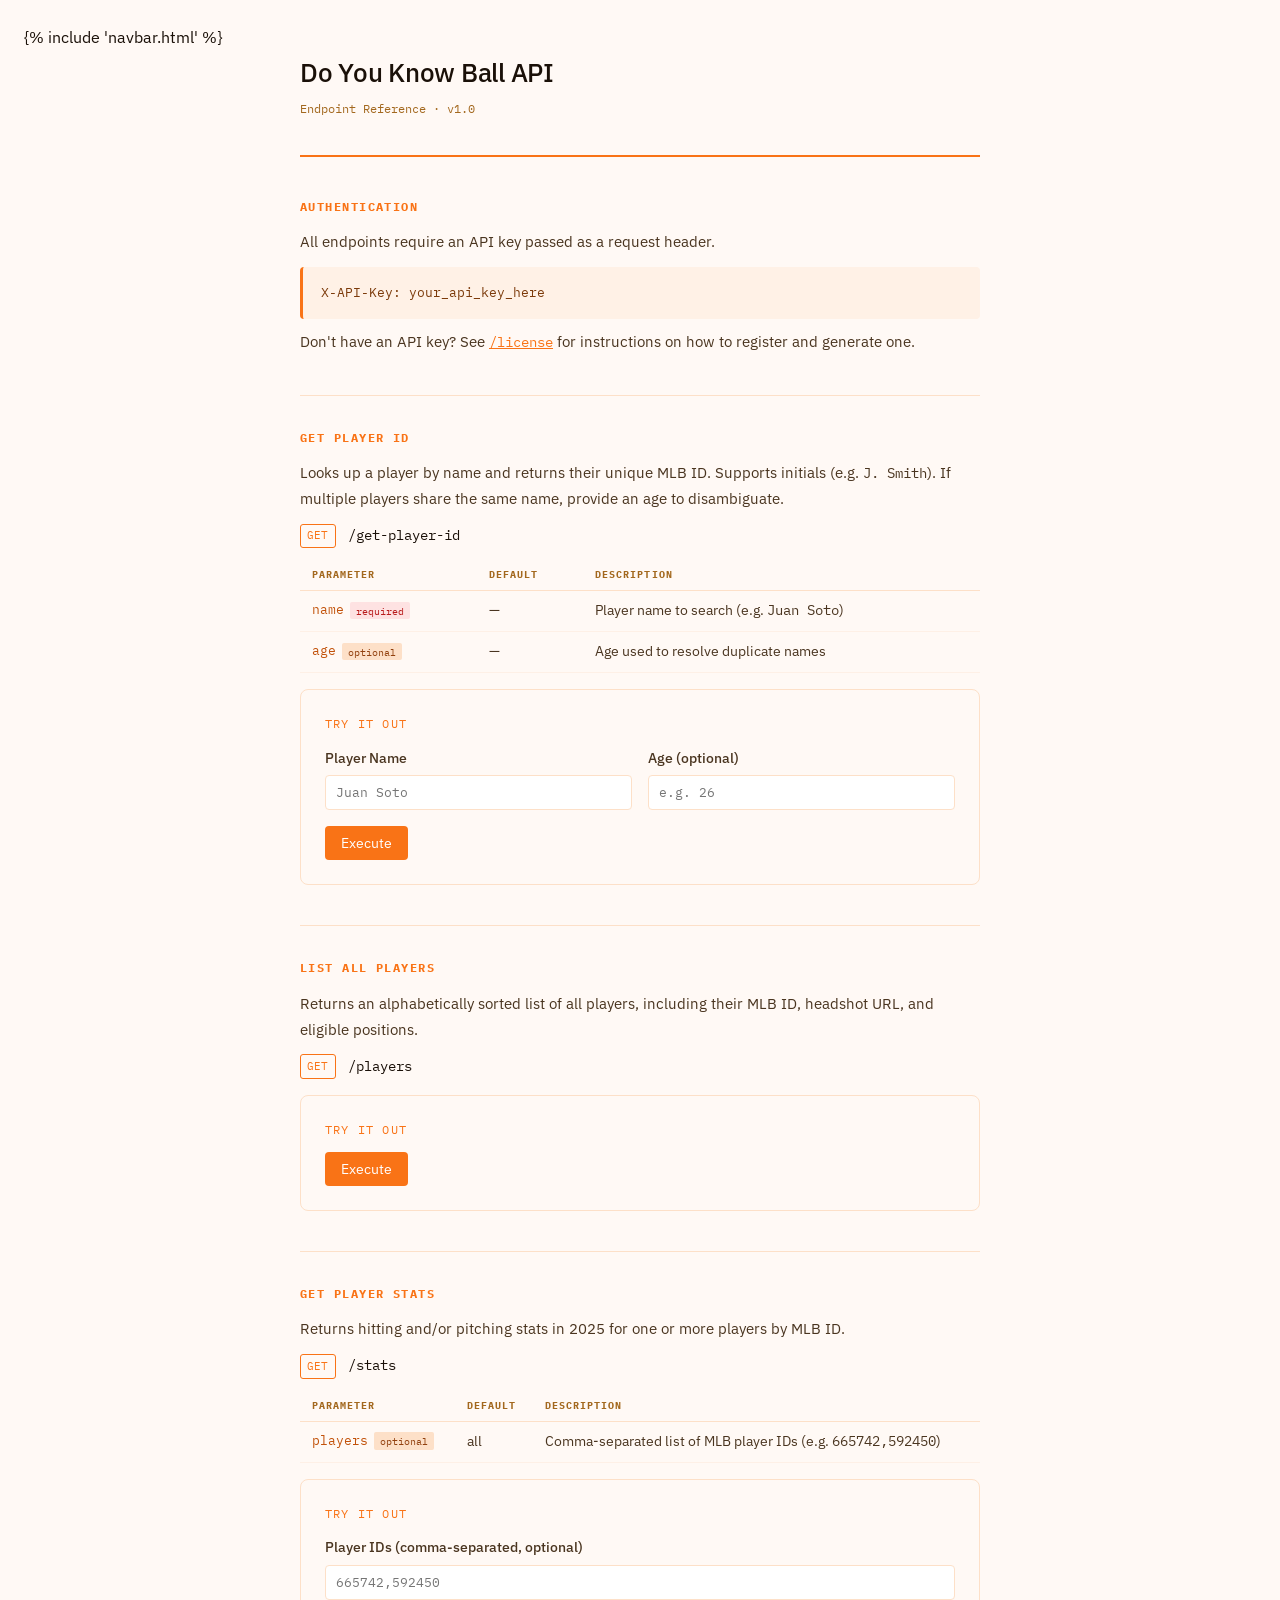
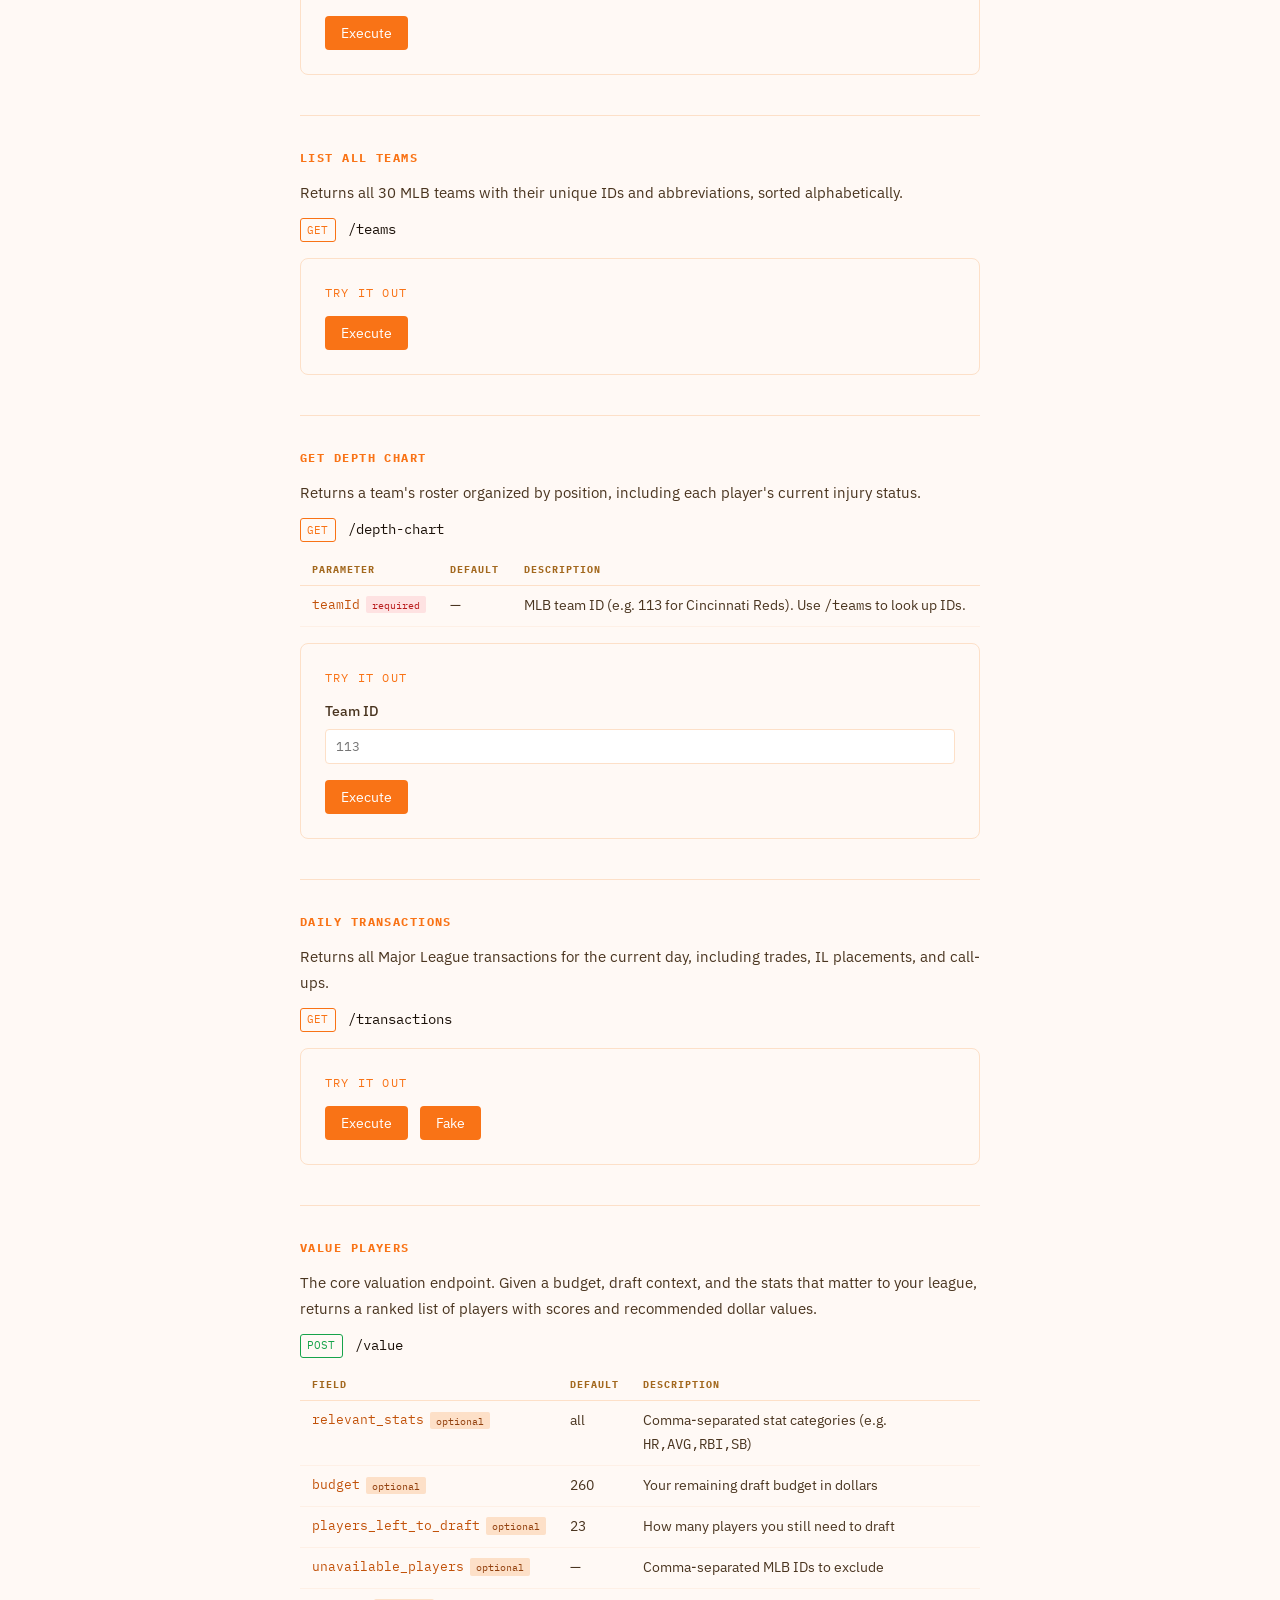
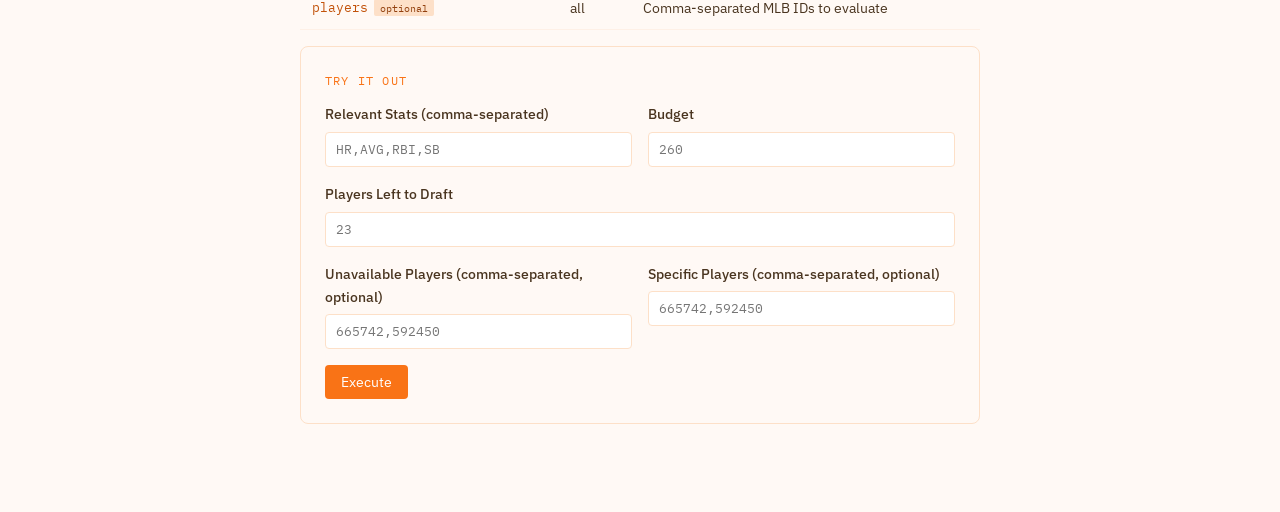
==== commit 119b7a6b: "fake notif button" ====
--- a/templates/index.html
+++ b/templates/index.html
@@ -197,6 +197,7 @@
       <label class="api-tester-label">Try it out</label>
       <div class="api-btn-group">
         <button class="api-btn" onclick="callEndpoint('transactions')">Execute</button>
+        <button class="api-btn" onclick="callEndpoint('fakeTransactions')">Fake</button>
       </div>
       <div class="api-response" id="transactionsResponse" style="display:none;">
         <div class="api-response-label">Response</div>
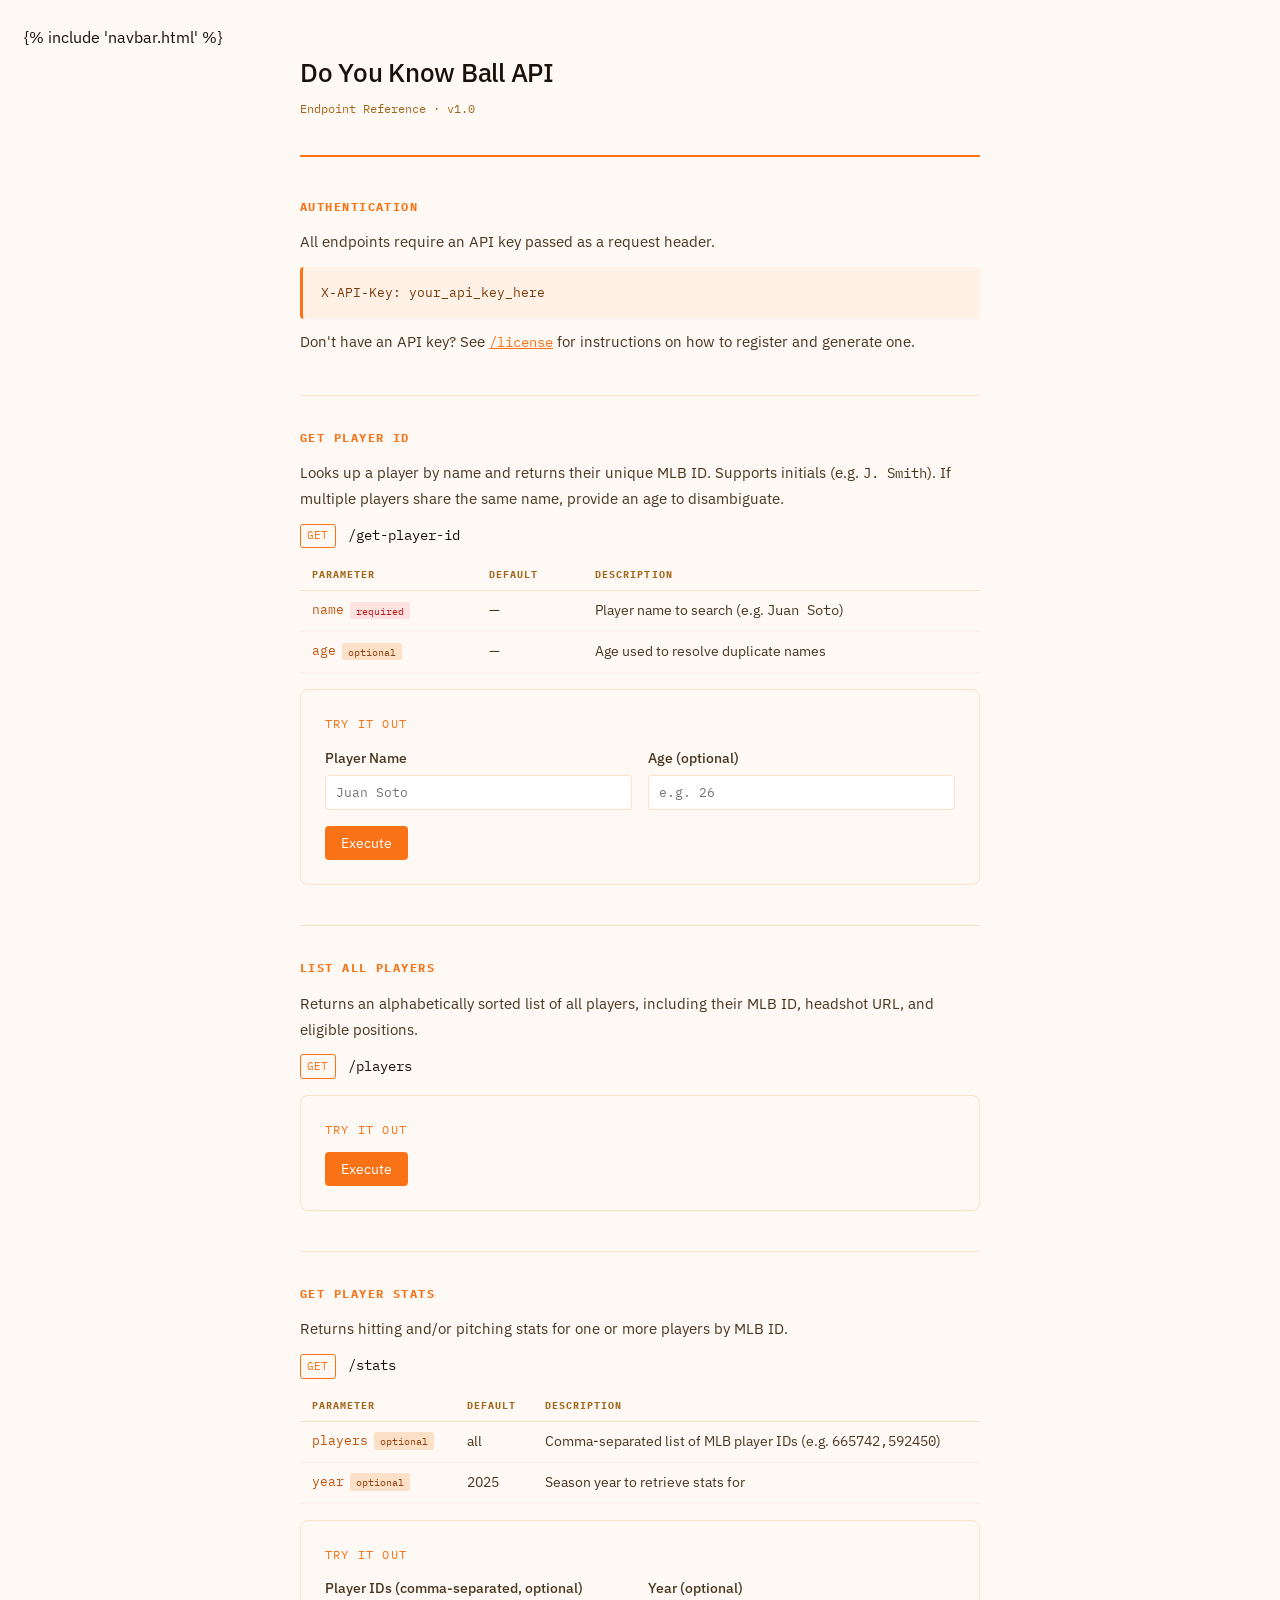
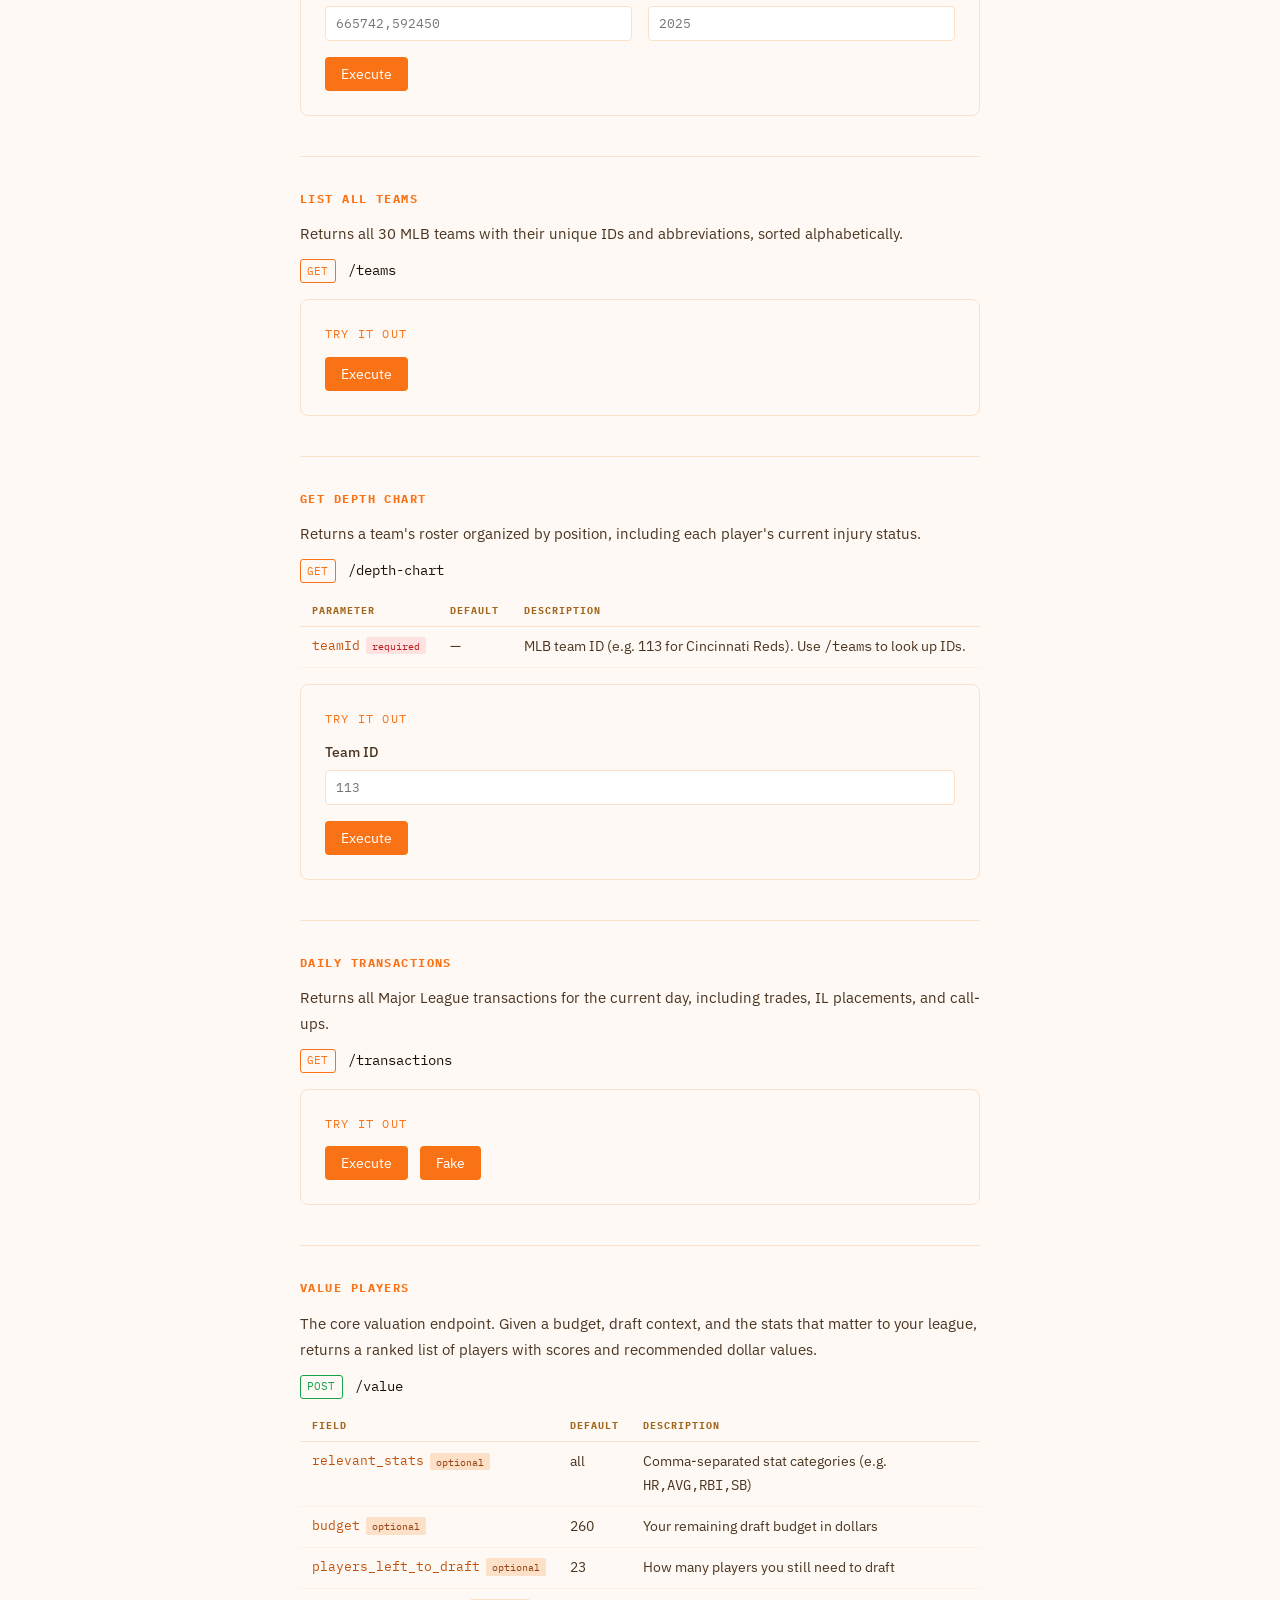
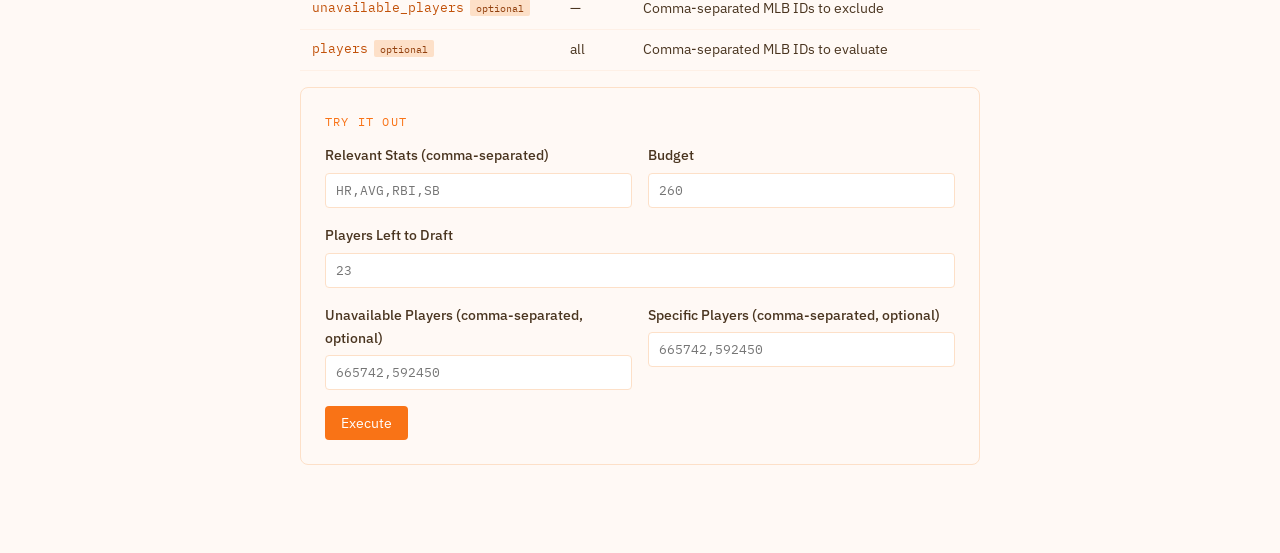
==== commit 5946383a: "added year back to stats" ====
--- a/templates/index.html
+++ b/templates/index.html
@@ -96,7 +96,7 @@
   <!-- /stats -->
   <section>
     <h2>Get Player Stats</h2>
-    <p>Returns hitting and/or pitching stats in 2025 for one or more players by MLB ID.</p>
+    <p>Returns hitting and/or pitching stats for one or more players by MLB ID.</p>
     <div class="endpoint"><span class="method get">GET</span><span class="path">/stats</span></div>
 
     <table>
@@ -107,6 +107,11 @@
           <td>all</td>
           <td>Comma-separated list of MLB player IDs (e.g. <code>665742,592450</code>)</td>
         </tr>
+        <tr>
+          <td>year<span class="tag optional">optional</span></td>
+          <td>2025</td>
+          <td>Season year to retrieve stats for</td>
+        </tr>
       </tbody>
     </table>
 
@@ -116,6 +121,10 @@
         <div class="api-form-group">
           <label class="api-form-label">Player IDs (comma-separated, optional)</label>
           <input type="text" class="api-form-input" id="statsPlayers" placeholder="665742,592450" />
+        </div>
+        <div class="api-form-group">
+          <label class="api-form-label">Year (optional)</label>
+          <input type="text" class="api-form-input" id="statsYear" placeholder="2025" />
         </div>
       </div>
       <div class="api-btn-group">
